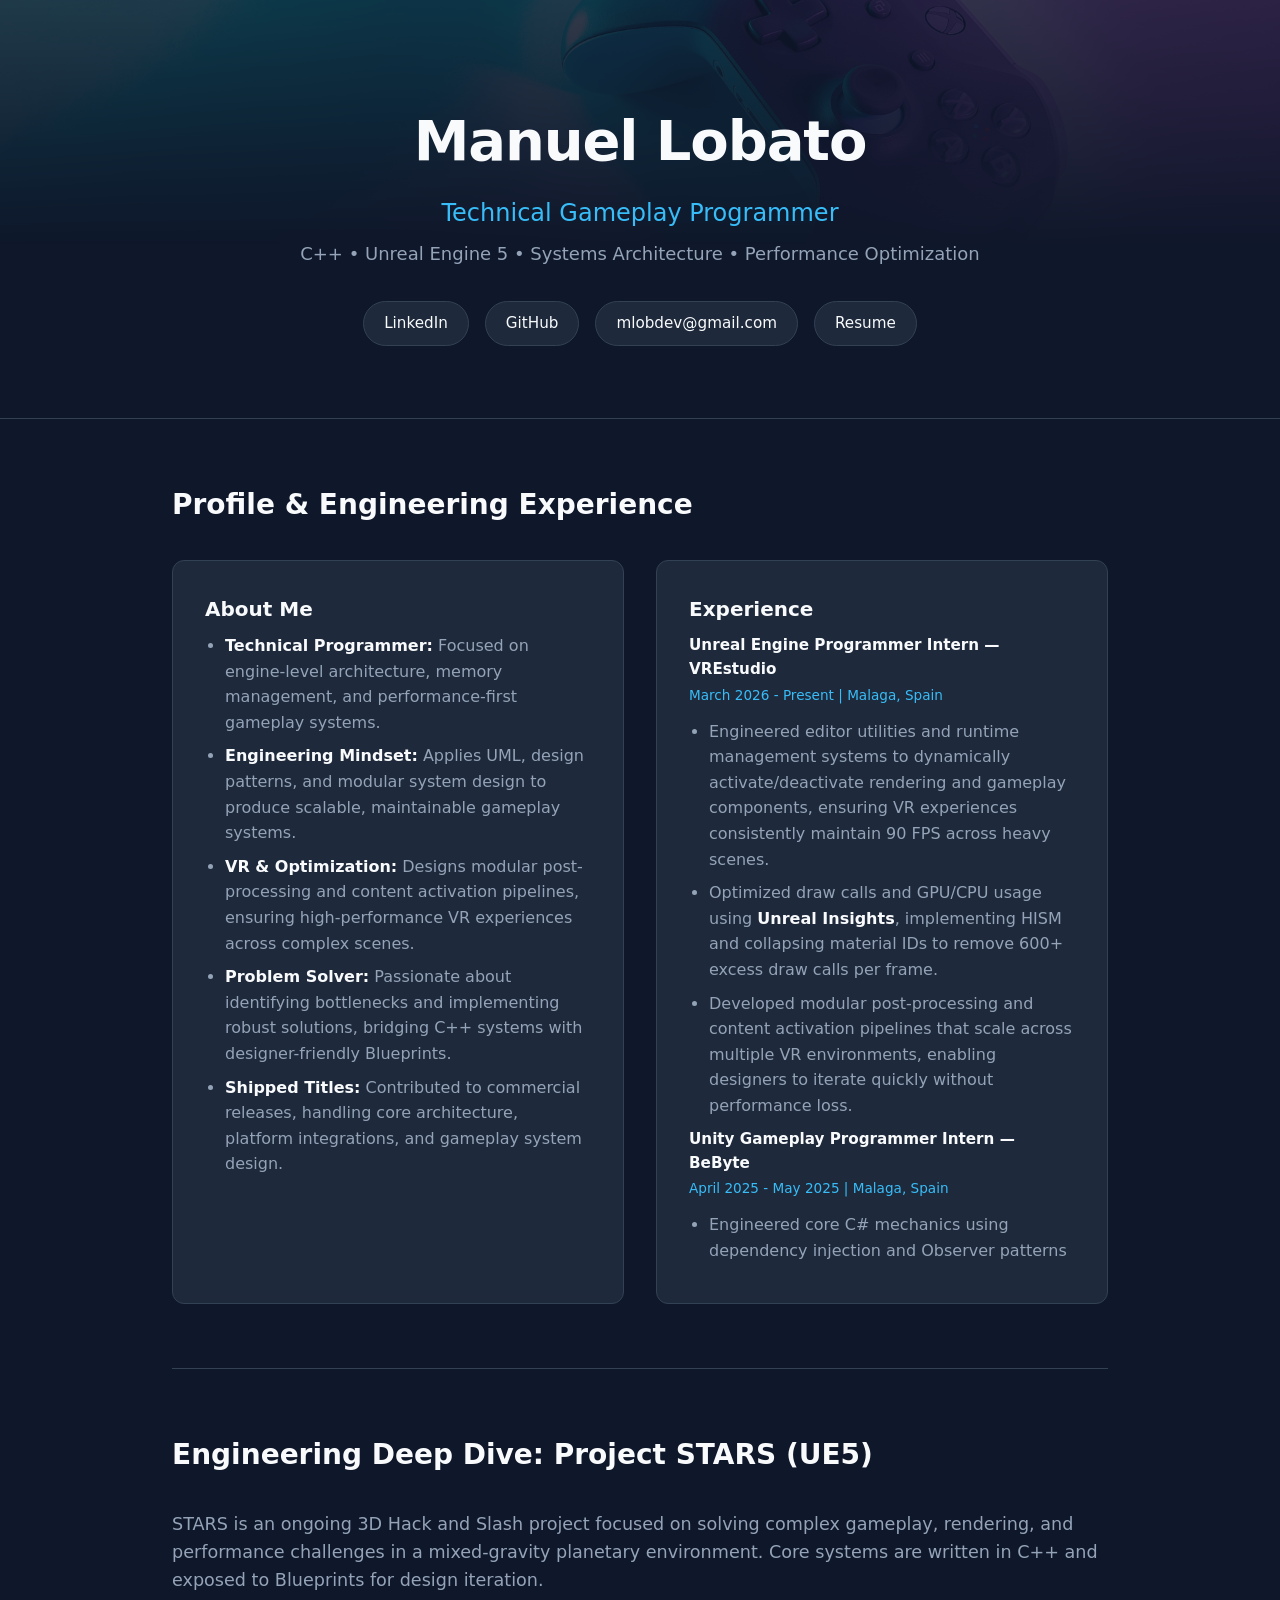
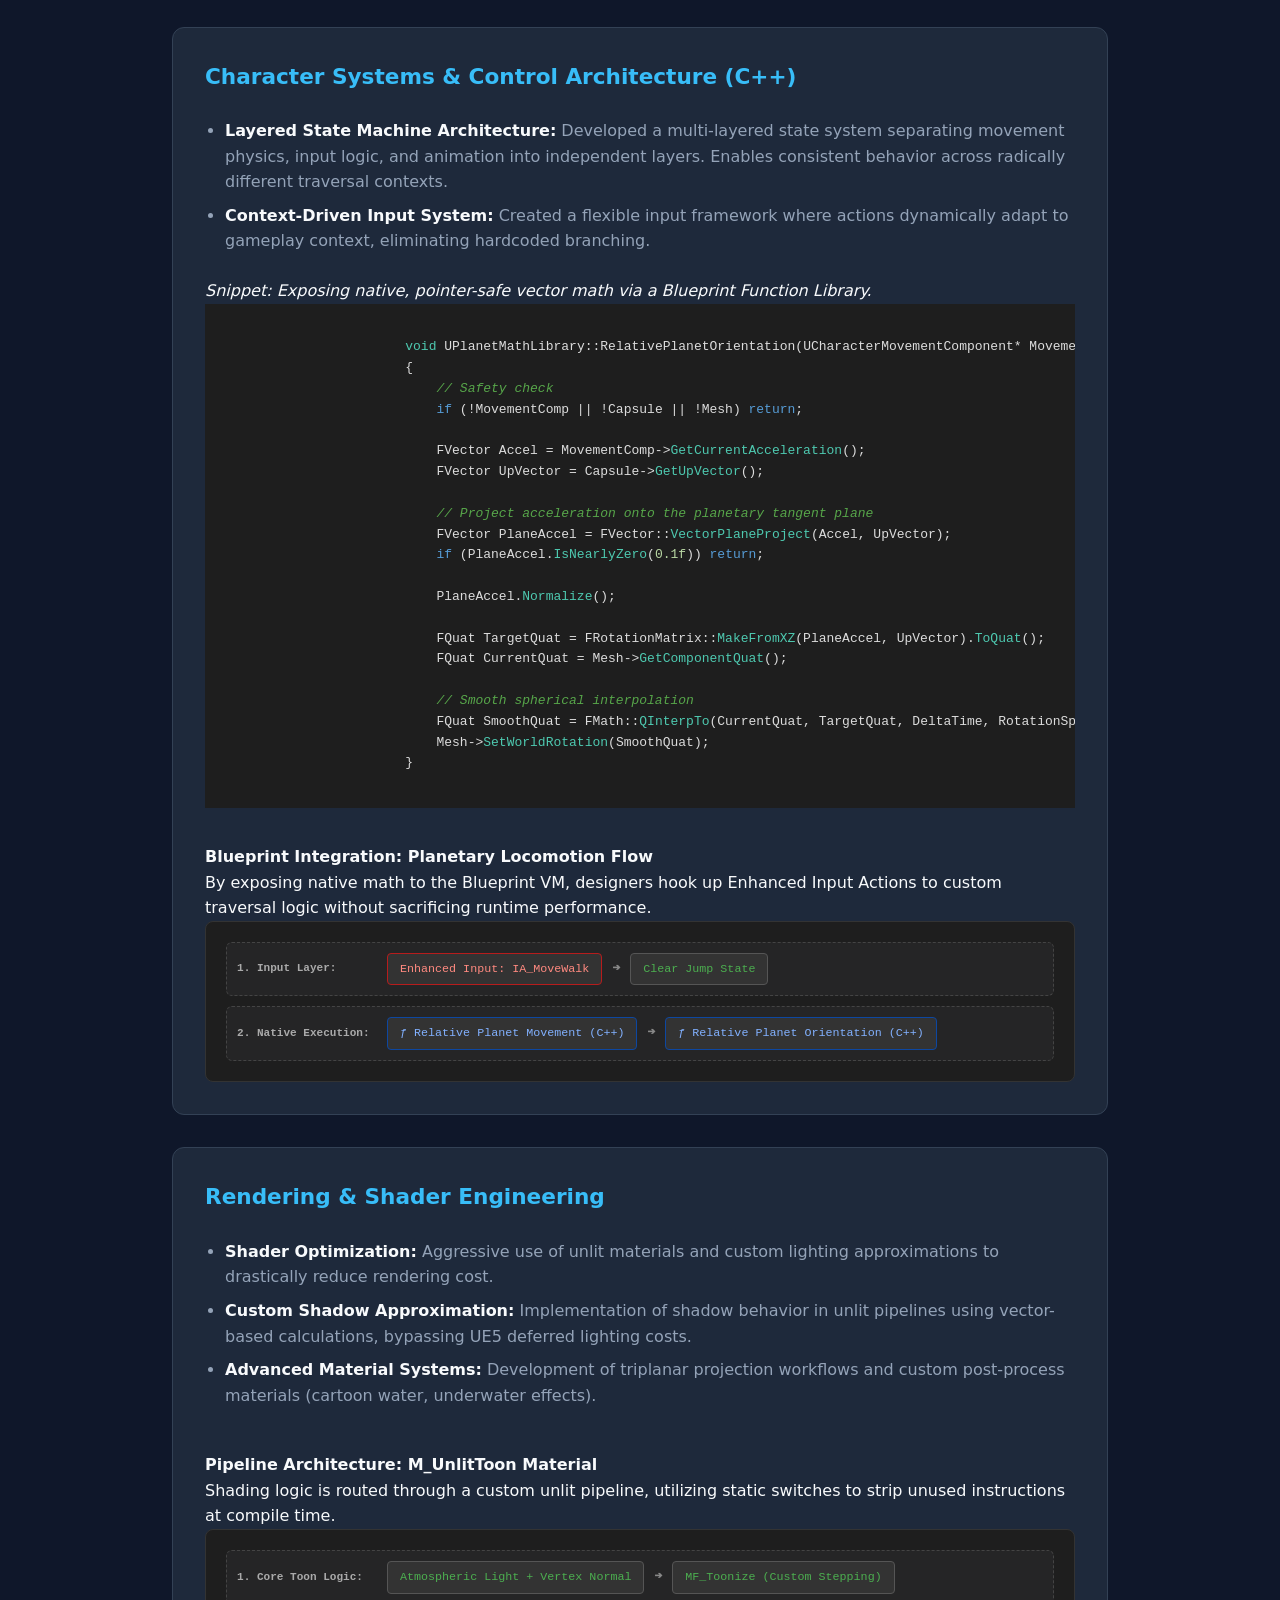
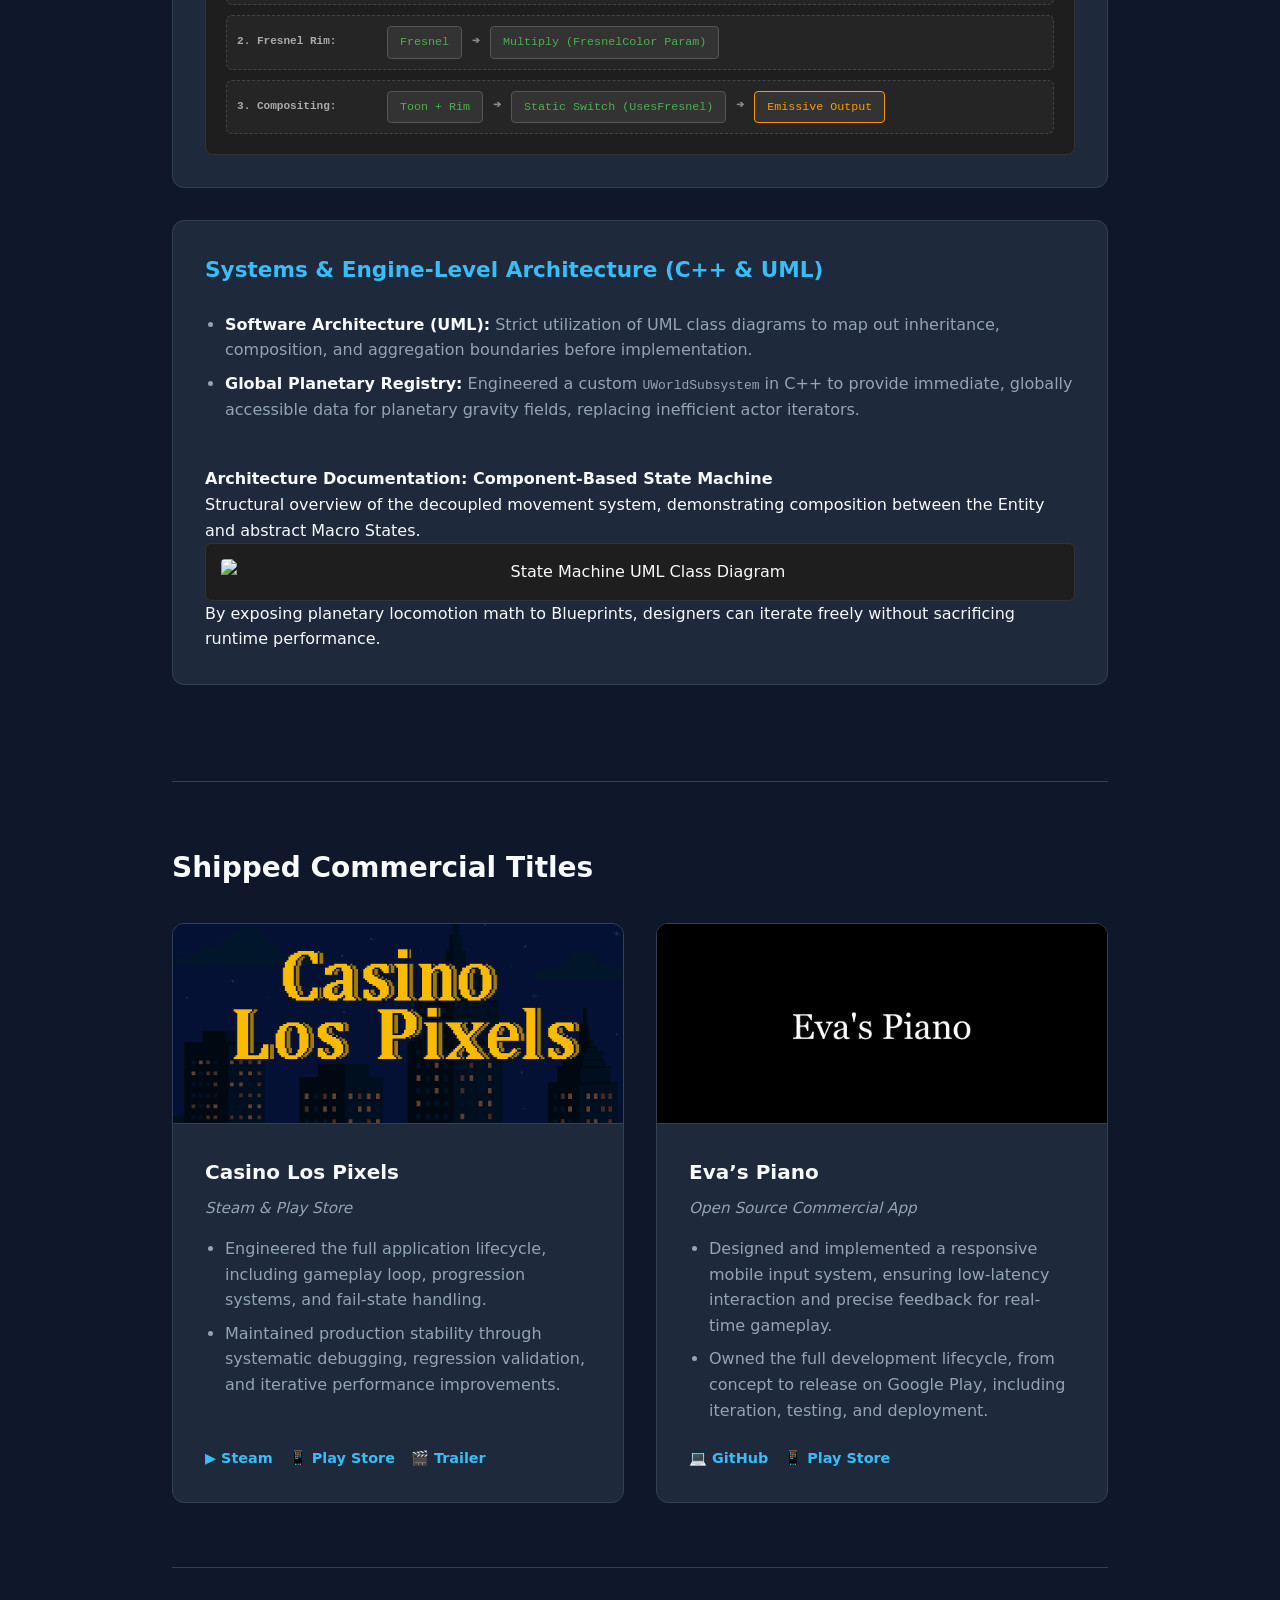
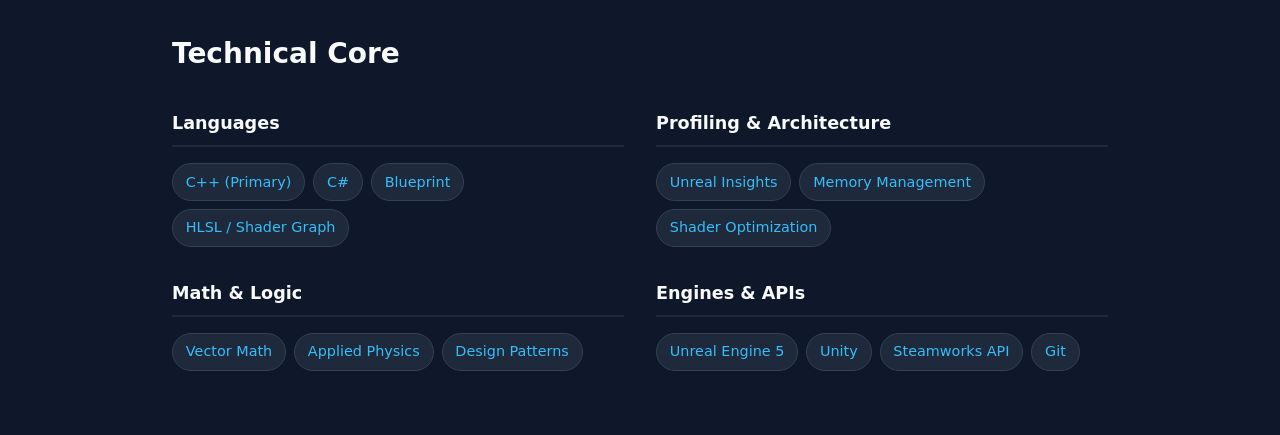
==== index.html @ de58cb6c "Add page files" ====
<!DOCTYPE html>
<html lang="en">
<head>
    <meta charset="UTF-8">
    <meta name="viewport" content="width=device-width, initial-scale=1.0">
    <title>Manuel Lobato — Technical Programmer</title>
    <link rel="stylesheet" href="src/css/styles.css">
    <link rel="stylesheet" href="src/css/vs2015.min.css">
</head>
<body>

    <header class="hero">
        <img class="hero__cover" src="assets/photo-1612287230202-1ff1d85d1bdf.jfif" alt="Cover background">
        
        <div class="container hero__content">
            <h1 class="hero__title">Manuel Lobato</h1>
            <h2 class="hero__subtitle">Technical Gameplay Programmer</h2>
            <p class="hero__tech">C++ • Unreal Engine 5 • Systems Architecture • Performance Optimization</p>
            
            <ul class="hero__links">
                <li><a href="https://www.linkedin.com/in/mlobdev/" class="btn" target="_blank" rel="noopener">LinkedIn</a></li>
                <li><a href="https://github.com/mlobdev/" class="btn" target="_blank" rel="noopener">GitHub</a></li>
                <li>
                    <a href="mailto:mlobdev@gmail.com" class="btn email-btn">
                        mlobdev@gmail.com
                        <span class="tooltip" id="email-tooltip">Copied!</span>
                    </a>
                </li>
                <li><a href="assets/CV_ManuelLobato.pdf" class="btn">Resume</a></li>
            </ul>
        </div>
    </header>

    <main class="container">

        <section class="section">
            <h3 class="section__title">Profile & Engineering Experience</h3>
            <div class="grid-2">
                
                <article class="card">
                    <h4 class="card__title">About Me</h4>
                    <ul>
                        <li><strong>Technical Programmer:</strong> Focused on engine-level architecture, memory management, and performance-first gameplay systems.</li>
                        <li><strong>Engineering Mindset:</strong> Applies UML, design patterns, and modular system design to produce scalable, maintainable gameplay systems.</li>
                        <li><strong>VR & Optimization:</strong> Designs modular post-processing and content activation pipelines, ensuring high-performance VR experiences across complex scenes.</li>
                        <li><strong>Problem Solver:</strong> Passionate about identifying bottlenecks and implementing robust solutions, bridging C++ systems with designer-friendly Blueprints.</li>
                        <li><strong>Shipped Titles:</strong> Contributed to commercial releases, handling core architecture, platform integrations, and gameplay system design.</li>
                    </ul>
                </article>

                <article class="card">
                    <h4 class="card__title">Experience</h4>
                    
                    <h5 class="card__subtitle experience-subtitle">Unreal Engine Programmer Intern — VREstudio</h5>
                    <p class="experience-date">March 2026 - Present | Malaga, Spain</p>
                    <ul>
                        <li>Engineered editor utilities and runtime management systems to dynamically activate/deactivate rendering and gameplay components, ensuring VR experiences consistently maintain 90 FPS across heavy scenes.</li>
                        <li>Optimized draw calls and GPU/CPU usage using <strong>Unreal Insights</strong>, implementing HISM and collapsing material IDs to remove 600+ excess draw calls per frame.</li>
                        <li>Developed modular post-processing and content activation pipelines that scale across multiple VR environments, enabling designers to iterate quickly without performance loss.</li>
                    </ul>

                    <h5 class="card__subtitle experience-subtitle">Unity Gameplay Programmer Intern — BeByte</h5>
                    <p class="experience-date">April 2025 - May 2025 | Malaga, Spain</p>
                    <ul>
                        <li>Engineered core C# mechanics using dependency injection and Observer patterns</li>
                    </ul>
                </article>

            </div>
        </section>

        <section class="section">
            <h2 class="section__title">Engineering Deep Dive: Project STARS (UE5)</h2>
            <p class="rd-intro">
                STARS is an ongoing 3D Hack and Slash project focused on solving complex gameplay, rendering, and performance challenges in a mixed-gravity planetary environment. Core systems are written in C++ and exposed to Blueprints for design iteration.
            </p>

            <article class="tech-feature card">
                <h3 class="tech-feature__title">Character Systems & Control Architecture (C++)</h3>
                <div class="tech-feature__content">
                    <ul>
                        <li><strong>Layered State Machine Architecture:</strong> Developed a multi-layered state system separating movement physics, input logic, and animation into independent layers. Enables consistent behavior across radically different traversal contexts.</li>
                        <li><strong>Context-Driven Input System:</strong> Created a flexible input framework where actions dynamically adapt to gameplay context, eliminating hardcoded branching.</li>
                    </ul>
                    
                    <div class="code-snippet-container">
                        <p><em>Snippet: Exposing native, pointer-safe vector math via a Blueprint Function Library.</em></p>
                        <pre><code class="language-cpp">
                        void UPlanetMathLibrary::RelativePlanetOrientation(UCharacterMovementComponent* MovementComp, USceneComponent* Capsule, USceneComponent* Mesh, float DeltaTime, float RotationSpeed)
                        {
                            // Safety check
                            if (!MovementComp || !Capsule || !Mesh) return;

                            FVector Accel = MovementComp->GetCurrentAcceleration();
                            FVector UpVector = Capsule->GetUpVector();

                            // Project acceleration onto the planetary tangent plane
                            FVector PlaneAccel = FVector::VectorPlaneProject(Accel, UpVector);
                            if (PlaneAccel.IsNearlyZero(0.1f)) return;

                            PlaneAccel.Normalize();
                            
                            FQuat TargetQuat = FRotationMatrix::MakeFromXZ(PlaneAccel, UpVector).ToQuat();
                            FQuat CurrentQuat = Mesh->GetComponentQuat();
                            
                            // Smooth spherical interpolation
                            FQuat SmoothQuat = FMath::QInterpTo(CurrentQuat, TargetQuat, DeltaTime, RotationSpeed);
                            Mesh->SetWorldRotation(SmoothQuat);
                        }
                        </code></pre>
                    </div>

                    <div class="technical-case-study" style="margin-top: 20px;">
                        <p><strong>Blueprint Integration: Planetary Locomotion Flow</strong><br>
                        By exposing native math to the Blueprint VM, designers hook up Enhanced Input Actions to custom traversal logic without sacrificing runtime performance.</p>
                        
                        <div class="node-pipeline">
                            <div class="node-flow">
                                <span class="node-label">1. Input Layer:</span>
                                <div class="node" style="border-color: #b71c1c; color: #ff8a80;">Enhanced Input: IA_MoveWalk</div>
                                <div class="node-arrow">➔</div>
                                <div class="node">Clear Jump State</div>
                            </div>
                            <div class="node-flow">
                                <span class="node-label">2. Native Execution:</span>
                                <div class="node" style="border-color: #0d47a1; color: #82b1ff;">ƒ Relative Planet Movement (C++)</div>
                                <div class="node-arrow">➔</div>
                                <div class="node" style="border-color: #0d47a1; color: #82b1ff;">ƒ Relative Planet Orientation (C++)</div>
                            </div>
                        </div>
                    </div>
                </div>
            </article>

            <article class="tech-feature card">
                <h3 class="tech-feature__title">Rendering & Shader Engineering</h3>
                <div class="tech-feature__content">
                    <ul>
                        <li><strong>Shader Optimization:</strong> Aggressive use of unlit materials and custom lighting approximations to drastically reduce rendering cost.</li>
                        <li><strong>Custom Shadow Approximation:</strong> Implementation of shadow behavior in unlit pipelines using vector-based calculations, bypassing UE5 deferred lighting costs.</li>
                        <li><strong>Advanced Material Systems:</strong> Development of triplanar projection workflows and custom post-process materials (cartoon water, underwater effects).</li>
                    </ul>

                    <div class="technical-case-study" style="margin-top: 20px;">
                        <p><strong>Pipeline Architecture: M_UnlitToon Material</strong><br>
                        Shading logic is routed through a custom unlit pipeline, utilizing static switches to strip unused instructions at compile time.</p>
                        
                        <div class="node-pipeline">
                            <div class="node-flow">
                                <span class="node-label">1. Core Toon Logic:</span>
                                <div class="node">Atmospheric Light + Vertex Normal</div>
                                <div class="node-arrow">➔</div>
                                <div class="node">MF_Toonize (Custom Stepping)</div>
                            </div>
                            <div class="node-flow">
                                <span class="node-label">2. Fresnel Rim:</span>
                                <div class="node">Fresnel</div>
                                <div class="node-arrow">➔</div>
                                <div class="node">Multiply (FresnelColor Param)</div>
                            </div>
                            <div class="node-flow">
                                <span class="node-label">3. Compositing:</span>
                                <div class="node">Toon + Rim</div>
                                <div class="node-arrow">➔</div>
                                <div class="node">Static Switch (UsesFresnel)</div>
                                <div class="node-arrow">➔</div>
                                <div class="node output-node">Emissive Output</div>
                            </div>
                        </div>
                    </div>
                </div>
            </article>

            <article class="tech-feature card">
                <h3 class="tech-feature__title">Systems & Engine-Level Architecture (C++ & UML)</h3>
                <div class="tech-feature__content">
                    <ul>
                        <li><strong>Software Architecture (UML):</strong> Strict utilization of UML class diagrams to map out inheritance, composition, and aggregation boundaries before implementation.</li>
                        <li><strong>Global Planetary Registry:</strong> Engineered a custom <code>UWorldSubsystem</code> in C++ to provide immediate, globally accessible data for planetary gravity fields, replacing inefficient actor iterators.</li>
                    </ul>
                    
                    <div class="technical-case-study" style="margin-top: 20px;">
                        <p><strong>Architecture Documentation: Component-Based State Machine</strong><br>
                        Structural overview of the decoupled movement system, demonstrating composition between the Entity and abstract Macro States.</p>
                        <div style="background: #1e1e1e; padding: 15px; border-radius: 6px; text-align: center; border: 1px solid #333; overflow-x: auto;">
                            <img src="https://img.plantuml.biz/plantuml/dsvg/[base64]" alt="State Machine UML Class Diagram" style="max-width: 100%; height: auto; border-radius: 4px;">
                        </div>
                        <p>By exposing planetary locomotion math to Blueprints, designers can iterate freely without sacrificing runtime performance.</p>
                    </div>
                </div>
            </article>
        </section>

        <section class="section">
            <h3 class="section__title">Shipped Commercial Titles</h3>
            <div class="grid-2">
                
                <article class="card project-card">
                    <img src="assets/maincapsule.png" alt="Casino Los Pixels Capsule" class="project-card__image" id="casino-capsule-img">
                    <div class="project-card__content">
                        <h4 class="card__title">Casino Los Pixels</h4>
                        <p class="card__subtitle">Steam & Play Store</p>
                        <ul>
                            <li>Engineered the full application lifecycle, including gameplay loop, progression systems, and fail-state handling.</li>
                            <li>Maintained production stability through systematic debugging, regression validation, and iterative performance improvements.</li>
                        </ul>
                        <div class="project-card__links">
                            <a href="https://store.steampowered.com/app/4001680/Casino_Los_Pixels/" class="project-link" target="_blank" rel="noopener">▶ Steam</a>
                            <a href="https://play.google.com/store/apps/details?id=com.mlobdev.casinolospixels" class="project-link" target="_blank" rel="noopener">📱 Play Store</a>
                            <a href="https://youtu.be/qBpgwI6kkfw?si=zA_5VcNX5MkhN8mH" class="project-link" target="_blank" rel="noopener">🎬 Trailer</a>
                        </div>
                    </div>
                </article>

                <article class="card project-card">
                    <img src="assets/splash.png" alt="Eva's Piano Splash" class="project-card__image project-card__image--top">
                    <div class="project-card__content">
                        <h4 class="card__title">Eva’s Piano</h4>
                        <p class="card__subtitle">Open Source Commercial App</p>
                        <ul>
                            <li>Designed and implemented a responsive mobile input system, ensuring low-latency interaction and precise feedback for real-time gameplay.</li>
                            <li>Owned the full development lifecycle, from concept to release on Google Play, including iteration, testing, and deployment.</li>
                        </ul>
                        <div class="project-card__links">
                            <a href="https://github.com/mlobdev/eva-s-piano" class="project-link" target="_blank" rel="noopener">💻 GitHub</a>
                            <a href="https://play.google.com/store/apps/details?id=com.mlobdev.evaspiano" class="project-link" target="_blank" rel="noopener">📱 Play Store</a>
                        </div>
                    </div>
                </article>

            </div>
        </section>

        <section class="section section--no-border">
            <h3 class="section__title">Technical Core</h3>
            <div class="grid-2">
                
                <div class="skill-group">
                    <h4>Languages</h4>
                    <div class="skill-tags">
                        <span class="tag">C++ (Primary)</span>
                        <span class="tag">C#</span>
                        <span class="tag">Blueprint</span>
                        <span class="tag">HLSL / Shader Graph</span>
                    </div>
                </div>

                <div class="skill-group">
                    <h4>Profiling & Architecture</h4>
                    <div class="skill-tags">
                        <span class="tag">Unreal Insights</span>
                        <span class="tag">Memory Management</span>
                        <span class="tag">Shader Optimization</span>
                    </div>
                </div>

                <div class="skill-group">
                    <h4>Math & Logic</h4>
                    <div class="skill-tags">
                        <span class="tag">Vector Math </span>
                        <span class="tag">Applied Physics </span>
                        <span class="tag">Design Patterns</span>
                    </div>
                </div>

                <div class="skill-group">
                    <h4>Engines & APIs</h4>
                    <div class="skill-tags">
                        <span class="tag">Unreal Engine 5</span>
                        <span class="tag">Unity</span>
                        <span class="tag">Steamworks API</span>
                        <span class="tag">Git</span>
                    </div>
                </div>

            </div>
        </section>

    </main>
    <script src="src/js/highlight.min.js"></script>
    <script src="src/js/cpp.min.js"></script>
    <script src="src/js/main.js"></script>
    <script>hljs.highlightAll();</script>
</body>
</html>
---- src/css/styles.css ----
:root {
    --bg-color: #0f172a;
    --surface-color: #1e293b;
    --surface-hover: #334155;
    --text-primary: #f8fafc;
    --text-secondary: #94a3b8;
    --accent-color: #38bdf8;
    --accent-hover: #0ea5e9;
    --border-color: #334155;
    
    --font-sans: system-ui, -apple-system, BlinkMacSystemFont, "Segoe UI", Roboto, "Helvetica Neue", Arial, sans-serif;
    
    --spacing-sm: 0.5rem;
    --spacing-md: 1rem;
    --spacing-lg: 2rem;
    --spacing-xl: 4rem;
    
    --radius-md: 8px;
    --radius-lg: 12px;
    --radius-pill: 9999px;
    
    /* Cambiado para no usar "all" */
    --transition-base: 0.2s ease-in-out;
}

*, *::before, *::after {
    box-sizing: border-box;
    margin: 0;
    padding: 0;
}

body {
    font-family: var(--font-sans);
    background-color: var(--bg-color);
    color: var(--text-primary);
    line-height: 1.6;
    -webkit-font-smoothing: antialiased;
}

a {
    color: var(--accent-color);
    text-decoration: none;
    transition: color var(--transition-base);
}

a:hover {
    color: var(--accent-hover);
}

img {
    max-width: 100%;
    height: auto;
    display: block;
}

ul {
    padding-left: 1.25rem;
}

li {
    margin-bottom: 0.5rem;
    color: var(--text-secondary);
}

strong {
    color: var(--text-primary);
    font-weight: 600;
}

.container {
    max-width: 1000px;
    margin: 0 auto;
    padding: 0 var(--spacing-lg);
}

.section {
    padding: var(--spacing-xl) 0;
    border-bottom: 1px solid var(--border-color);
}

.section:last-child {
    border-bottom: none;
}

.section__title {
    font-size: 1.75rem;
    font-weight: 700;
    margin-bottom: var(--spacing-lg);
    color: var(--text-primary);
    display: flex;
    align-items: center;
    gap: 0.75rem;
}

/* --- Hero Section --- */
.hero {
    padding: 6rem 0 4rem;
    text-align: center;
    position: relative;
    border-bottom: 1px solid var(--border-color);
}

.hero__cover {
    position: absolute;
    top: 0;
    left: 0;
    width: 100%;
    height: 250px;
    object-fit: cover;
    opacity: 0.15;
    z-index: 0;
    /* El prefijo -webkit- va siempre antes que la propiedad estándar */
    -webkit-mask-image: linear-gradient(to bottom, black 0%, transparent 100%);
    mask-image: linear-gradient(to bottom, black 0%, transparent 100%);
}

.hero__content {
    position: relative;
    z-index: 1;
}

.hero__title {
    font-size: clamp(2rem, 5vw, 3.5rem);
    font-weight: 800;
    letter-spacing: -0.02em;
    margin-bottom: var(--spacing-sm);
}

.hero__subtitle {
    font-size: clamp(1.25rem, 3vw, 1.5rem);
    color: var(--accent-color);
    font-weight: 500;
    margin-bottom: var(--spacing-sm);
}

.hero__tech {
    font-size: 1.125rem;
    color: var(--text-secondary);
    margin-bottom: var(--spacing-lg);
}

.hero__links {
    display: flex;
    flex-wrap: wrap;
    justify-content: center;
    gap: var(--spacing-md);
    list-style: none;
    padding: 0;
}

.btn {
    display: inline-flex;
    align-items: center;
    padding: 0.6rem 1.25rem;
    background-color: var(--surface-color);
    border: 1px solid var(--border-color);
    border-radius: var(--radius-pill);
    color: var(--text-primary);
    font-weight: 500;
    font-size: 0.95rem;
    /* Si .btn se usa en un enlace <a>, sobrescribe el transition para ser específico */
    transition: background-color var(--transition-base), border-color var(--transition-base), color var(--transition-base), transform var(--transition-base);
}

.btn:hover {
    background-color: var(--surface-hover);
    border-color: var(--accent-color);
    color: var(--text-primary);
    transform: translateY(-2px);
}

.grid-2 {
    display: grid;
    grid-template-columns: repeat(auto-fit, minmax(320px, 1fr));
    gap: var(--spacing-lg);
}

.grid-3 {
    display: grid;
    grid-template-columns: repeat(auto-fit, minmax(250px, 1fr));
    gap: var(--spacing-lg);
}

.node-pipeline {
    display: flex;
    flex-direction: column;
    gap: 10px;
    background: #1e1e1e;
    padding: 20px;
    border-radius: 8px;
    border: 1px solid #333;
    font-family: monospace;
    overflow-x: auto;
}

.node-flow {
    display: flex;
    align-items: center;
    gap: 10px;
    padding: 10px;
    background: #252526;
    border-radius: 6px;
    border: 1px dashed #444;
}

.node-label {
    color: #aaa;
    font-size: 0.85em;
    min-width: 140px;
    font-weight: bold;
}

.node {
    background: #333;
    color: #4CAF50; /* Tech green */
    padding: 6px 12px;
    border-radius: 4px;
    border: 1px solid #555;
    white-space: nowrap;
    font-size: 0.9em;
}

.node.output-node {
    color: #ff9800; /* Emissive orange */
    border-color: #ff9800;
}

.node-arrow {
    color: #888;
    font-weight: bold;
}

.tech-feature {
    padding: var(--spacing-lg);
    margin-bottom: var(--spacing-lg);
    display: flex;
    flex-direction: column;
    gap: var(--spacing-md);
}

.tech-feature__title {
    font-size: 1.35rem;
    font-weight: 600;
    color: var(--accent-color);
    margin-bottom: 0.5rem;
}

.tech-feature__content {
    display: flex;
    flex-direction: column;
    gap: var(--spacing-md);
}

.card {
    background-color: var(--surface-color);
    border: 1px solid var(--border-color);
    border-radius: var(--radius-lg);
    padding: var(--spacing-lg);
    transition: transform var(--transition-base), box-shadow var(--transition-base), border-color var(--transition-base);
    height: 100%;
}

.card:hover {
    border-color: var(--text-secondary);
    transform: translateY(-4px);
    box-shadow: 0 10px 30px -10px rgba(0, 0, 0, 0.5);
}

.card__title {
    font-size: 1.25rem;
    margin-bottom: var(--spacing-sm);
    color: var(--text-primary);
}

.card__subtitle {
    color: var(--text-secondary);
    font-size: 0.95rem;
    margin-bottom: var(--spacing-md);
    font-style: italic;
}

.project-card {
    display: flex;
    flex-direction: column;
    overflow: hidden;
    padding: 0;
}

.project-card__image {
    width: 100%;
    height: 200px;
    object-fit: cover;
    border-bottom: 1px solid var(--border-color);
    background-color: #000;
}

.project-card__content {
    padding: var(--spacing-lg);
    flex-grow: 1;
    display: flex;
    flex-direction: column;
}

.project-card__links {
    margin-top: auto;
    padding-top: var(--spacing-md);
    display: flex;
    gap: var(--spacing-md);
    flex-wrap: wrap;
}

.project-link {
    font-size: 0.9rem;
    font-weight: 600;
    display: flex;
    align-items: center;
    gap: 0.4rem;
}

/* --- Accordion / Details (R&D) --- */
.rd-intro {
    color: var(--text-secondary);
    font-size: 1.1rem;
    margin-bottom: var(--spacing-lg);
}

details {
    background-color: var(--surface-color);
    border: 1px solid var(--border-color);
    border-radius: var(--radius-md);
    margin-bottom: var(--spacing-md);
    overflow: hidden;
    transition: border-color var(--transition-base);
}

details:hover {
    border-color: var(--text-secondary);
}

summary {
    padding: 1.25rem;
    font-weight: 600;
    font-size: 1.1rem;
    cursor: pointer;
    list-style: none;
    display: flex;
    justify-content: space-between;
    align-items: center;
    user-select: none;
}

summary::-webkit-details-marker {
    display: none;
}

summary::after {
    content: "+";
    font-size: 1.5rem;
    color: var(--accent-color);
    transition: transform 0.3s ease;
}

details[open] summary::after {
    transform: rotate(45deg);
}

.details-content {
    padding: 0 1.25rem 1.25rem;
    border-top: 1px solid var(--border-color);
    margin-top: 0.5rem;
    padding-top: 1rem;
}

.skill-group h4 {
    font-size: 1.1rem;
    margin-bottom: var(--spacing-md);
    color: var(--text-primary);
    border-bottom: 2px solid var(--surface-color);
    padding-bottom: 0.5rem;
}

.skill-tags {
    display: flex;
    flex-wrap: wrap;
    gap: 0.5rem;
}

.tag {
    background-color: var(--surface-color);
    color: var(--accent-color);
    padding: 0.4rem 0.8rem;
    border-radius: var(--radius-pill);
    font-size: 0.9rem;
    font-weight: 500;
    border: 1px solid var(--border-color);
}

.email-btn {
    position: relative;
    display: inline-flex;
    align-items: center;
    gap: 0.4rem;
}

.tooltip {
    position: absolute;
    bottom: 130%;
    left: 50%;
    transform: translateX(-50%) translateY(8px);
    background-color: var(--text-primary);
    color: var(--bg-color);
    padding: 0.4rem 0.8rem;
    border-radius: var(--radius-md);
    font-size: 0.8rem;
    font-weight: 600;
    white-space: nowrap;
    pointer-events: none;
    opacity: 0;
    visibility: hidden;
    /* Transición específica en lugar de "all" */
    transition: opacity 0.2s cubic-bezier(0.16, 1, 0.3, 1), 
                visibility 0.2s cubic-bezier(0.16, 1, 0.3, 1), 
                transform 0.2s cubic-bezier(0.16, 1, 0.3, 1);
    box-shadow: 0 4px 12px rgba(0, 0, 0, 0.15);
}

.tooltip::after {
    content: '';
    position: absolute;
    top: 100%;
    left: 50%;
    transform: translateX(-50%);
    border-width: 5px;
    border-style: solid;
    border-color: var(--text-primary) transparent transparent transparent;
}

.tooltip.show {
    opacity: 1;
    visibility: visible;
    transform: translateX(-50%) translateY(0);
}

button.btn {
    font-family: inherit;
    cursor: pointer;
}

.experience-subtitle {
    margin-top: 0.5rem;
    margin-bottom: 0.2rem;
    color: var(--text-primary);
    font-style: normal;
    font-weight: 600;
}

.experience-date {
    font-size: 0.85rem;
    color: var(--accent-color);
    margin-bottom: 0.75rem;
    font-weight: 500;
}

.project-card__image--top {
    object-position: top;
}

.section--no-border {
    border-bottom: none;
    padding-bottom: 4rem;
}

@media (max-width: 768px) {
    .section {
        padding: 3rem 0;
    }
    .hero {
        padding: 4rem 0 3rem;
    }
}
---- src/css/vs2015.min.css ----
pre code.hljs{display:block;overflow-x:auto;padding:1em}code.hljs{padding:3px 5px}.hljs{background:#1e1e1e;color:#dcdcdc}.hljs-keyword,.hljs-literal,.hljs-name,.hljs-symbol{color:#569cd6}.hljs-link{color:#569cd6;text-decoration:underline}.hljs-built_in,.hljs-type{color:#4ec9b0}.hljs-class,.hljs-number{color:#b8d7a3}.hljs-meta .hljs-string,.hljs-string{color:#d69d85}.hljs-regexp,.hljs-template-tag{color:#9a5334}.hljs-formula,.hljs-function,.hljs-params,.hljs-subst,.hljs-title{color:#dcdcdc}.hljs-comment,.hljs-quote{color:#57a64a;font-style:italic}.hljs-doctag{color:#608b4e}.hljs-meta,.hljs-meta .hljs-keyword,.hljs-tag{color:#9b9b9b}.hljs-template-variable,.hljs-variable{color:#bd63c5}.hljs-attr,.hljs-attribute{color:#9cdcfe}.hljs-section{color:gold}.hljs-emphasis{font-style:italic}.hljs-strong{font-weight:700}.hljs-bullet,.hljs-selector-attr,.hljs-selector-class,.hljs-selector-id,.hljs-selector-pseudo,.hljs-selector-tag{color:#d7ba7d}.hljs-addition{background-color:#144212;display:inline-block;width:100%}.hljs-deletion{background-color:#600;display:inline-block;width:100%}
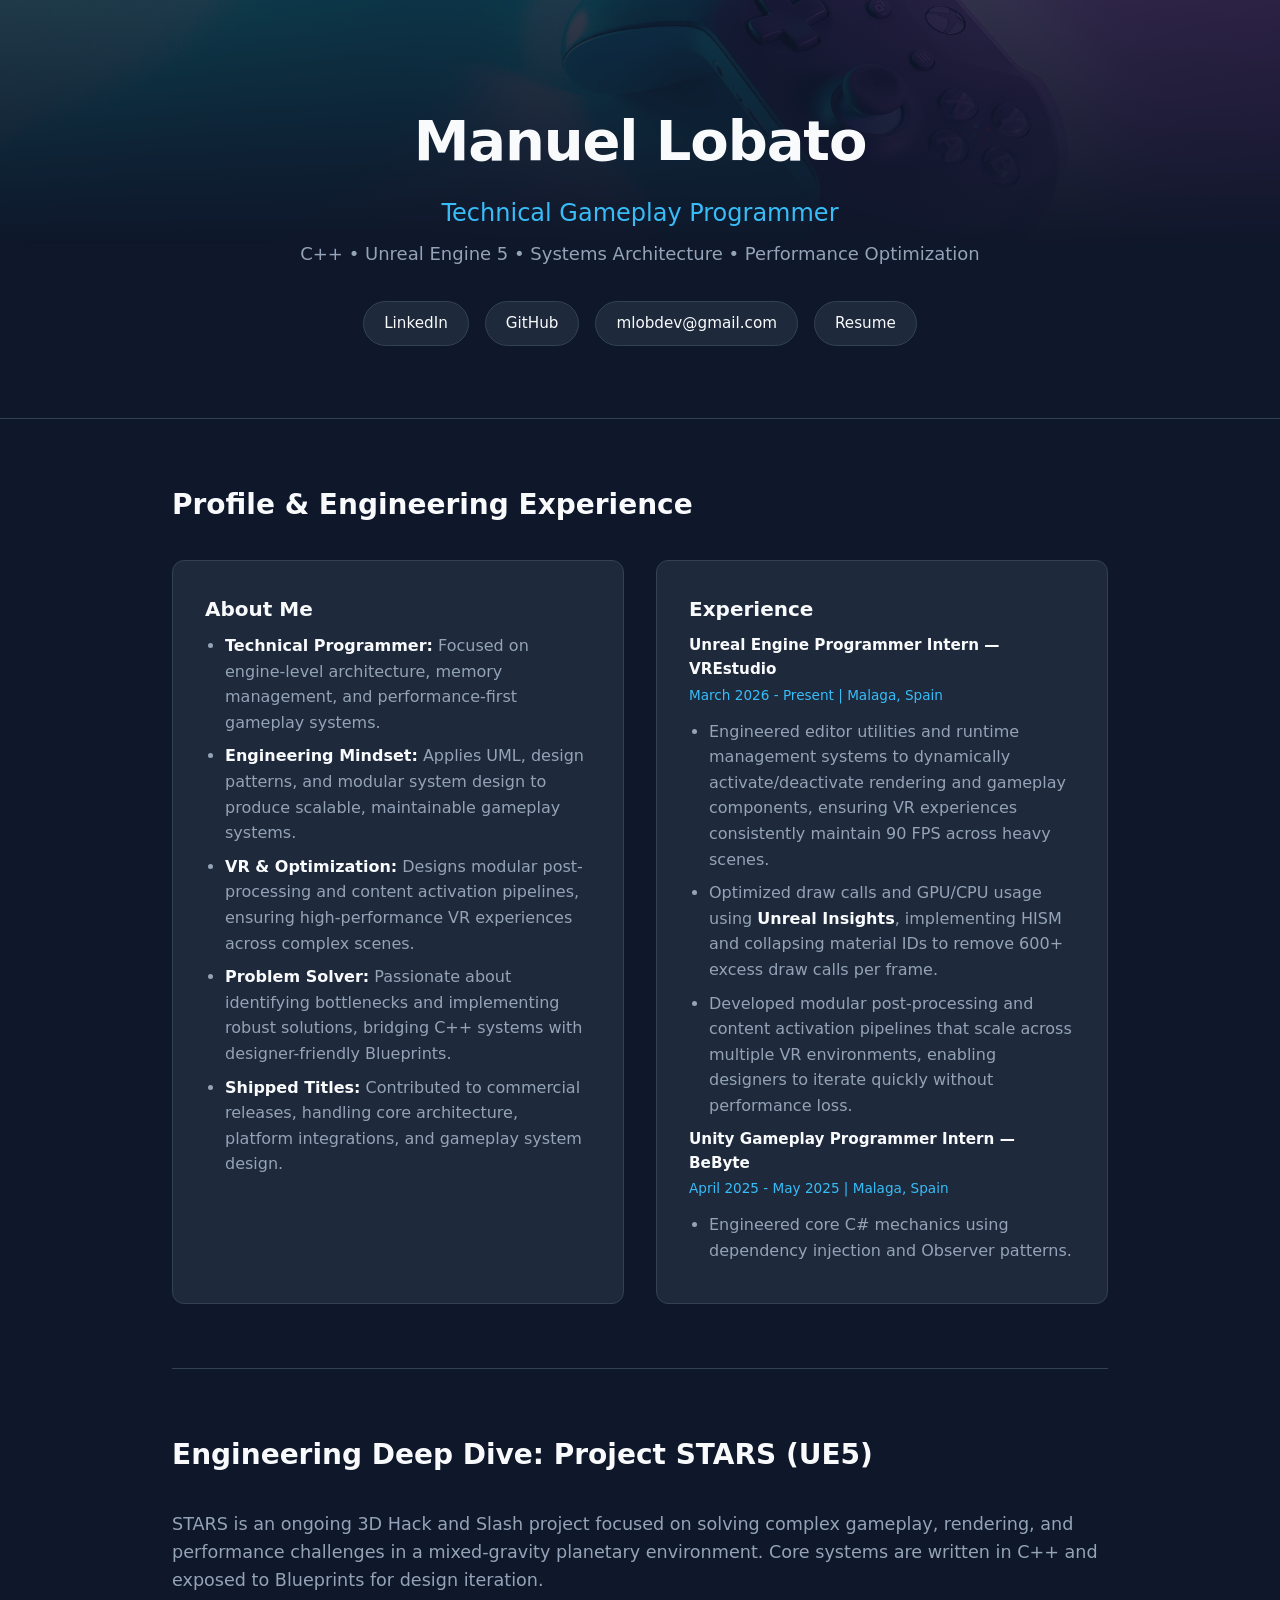
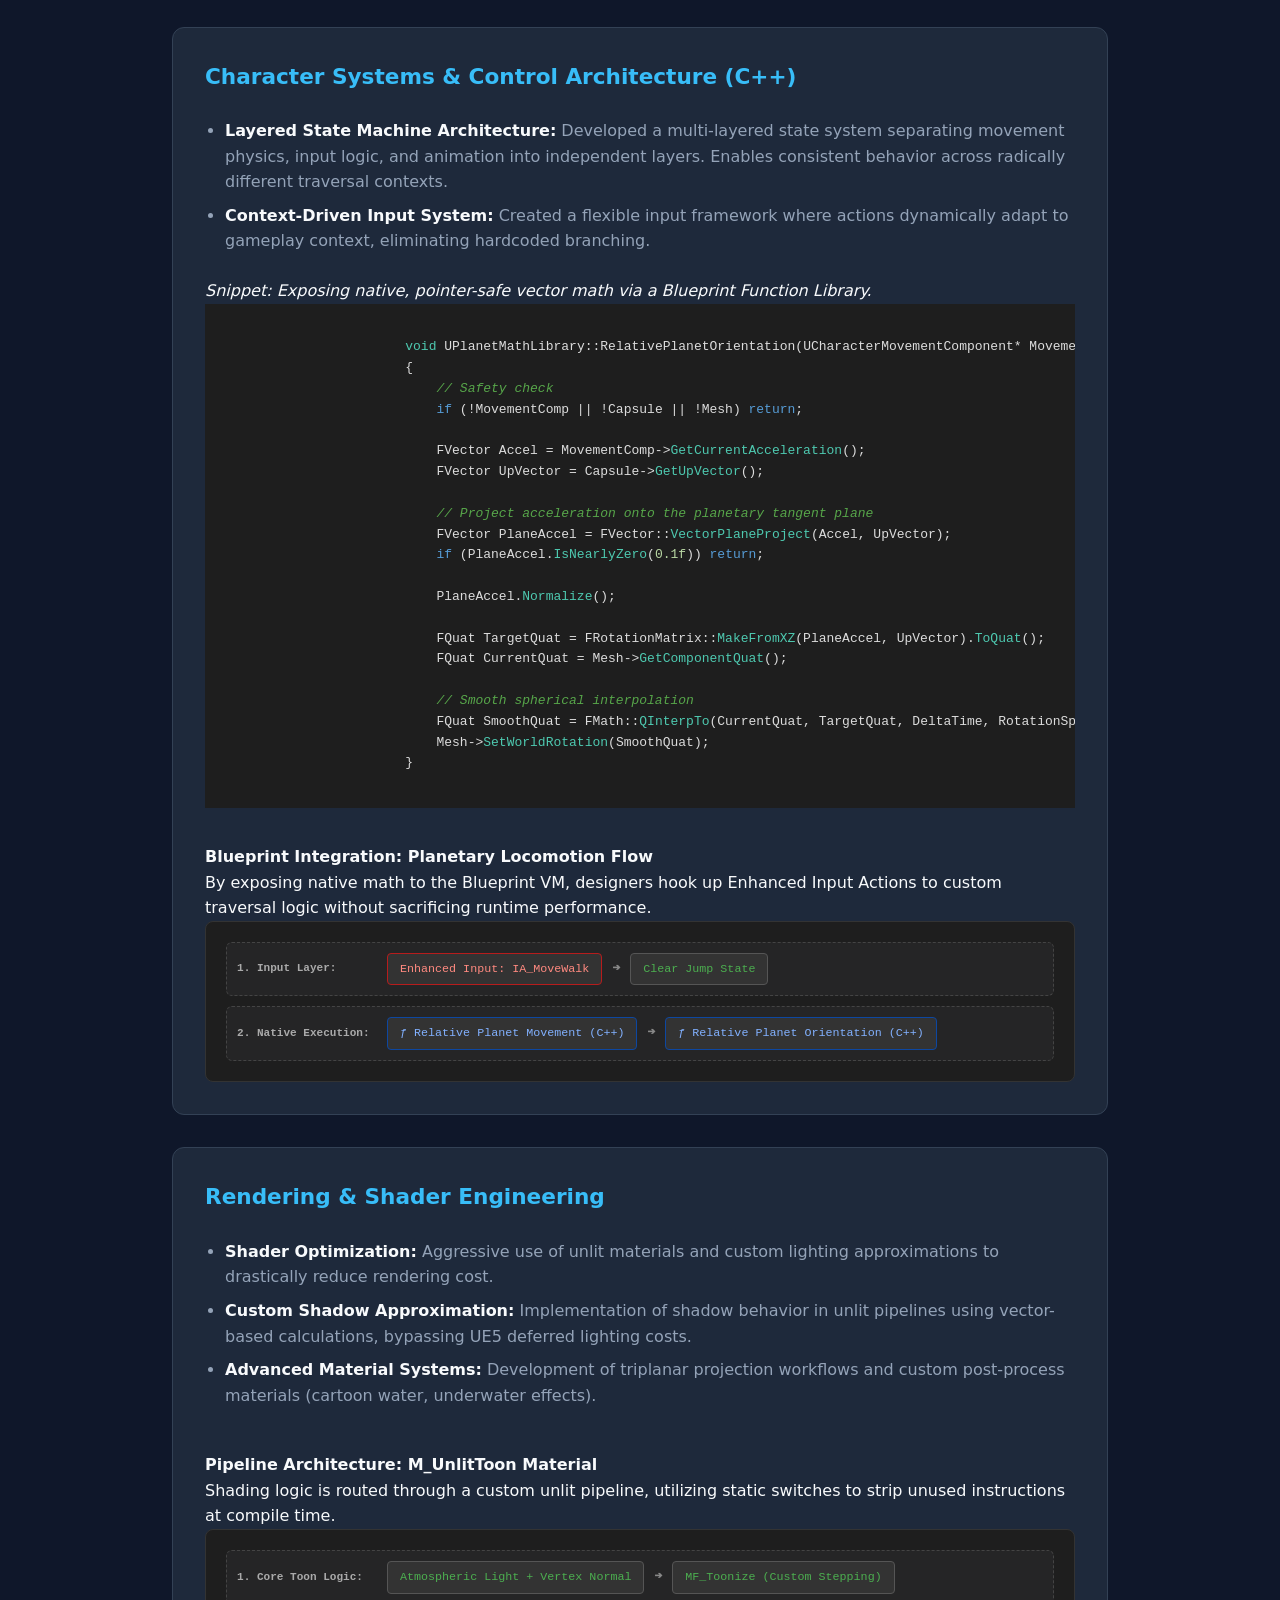
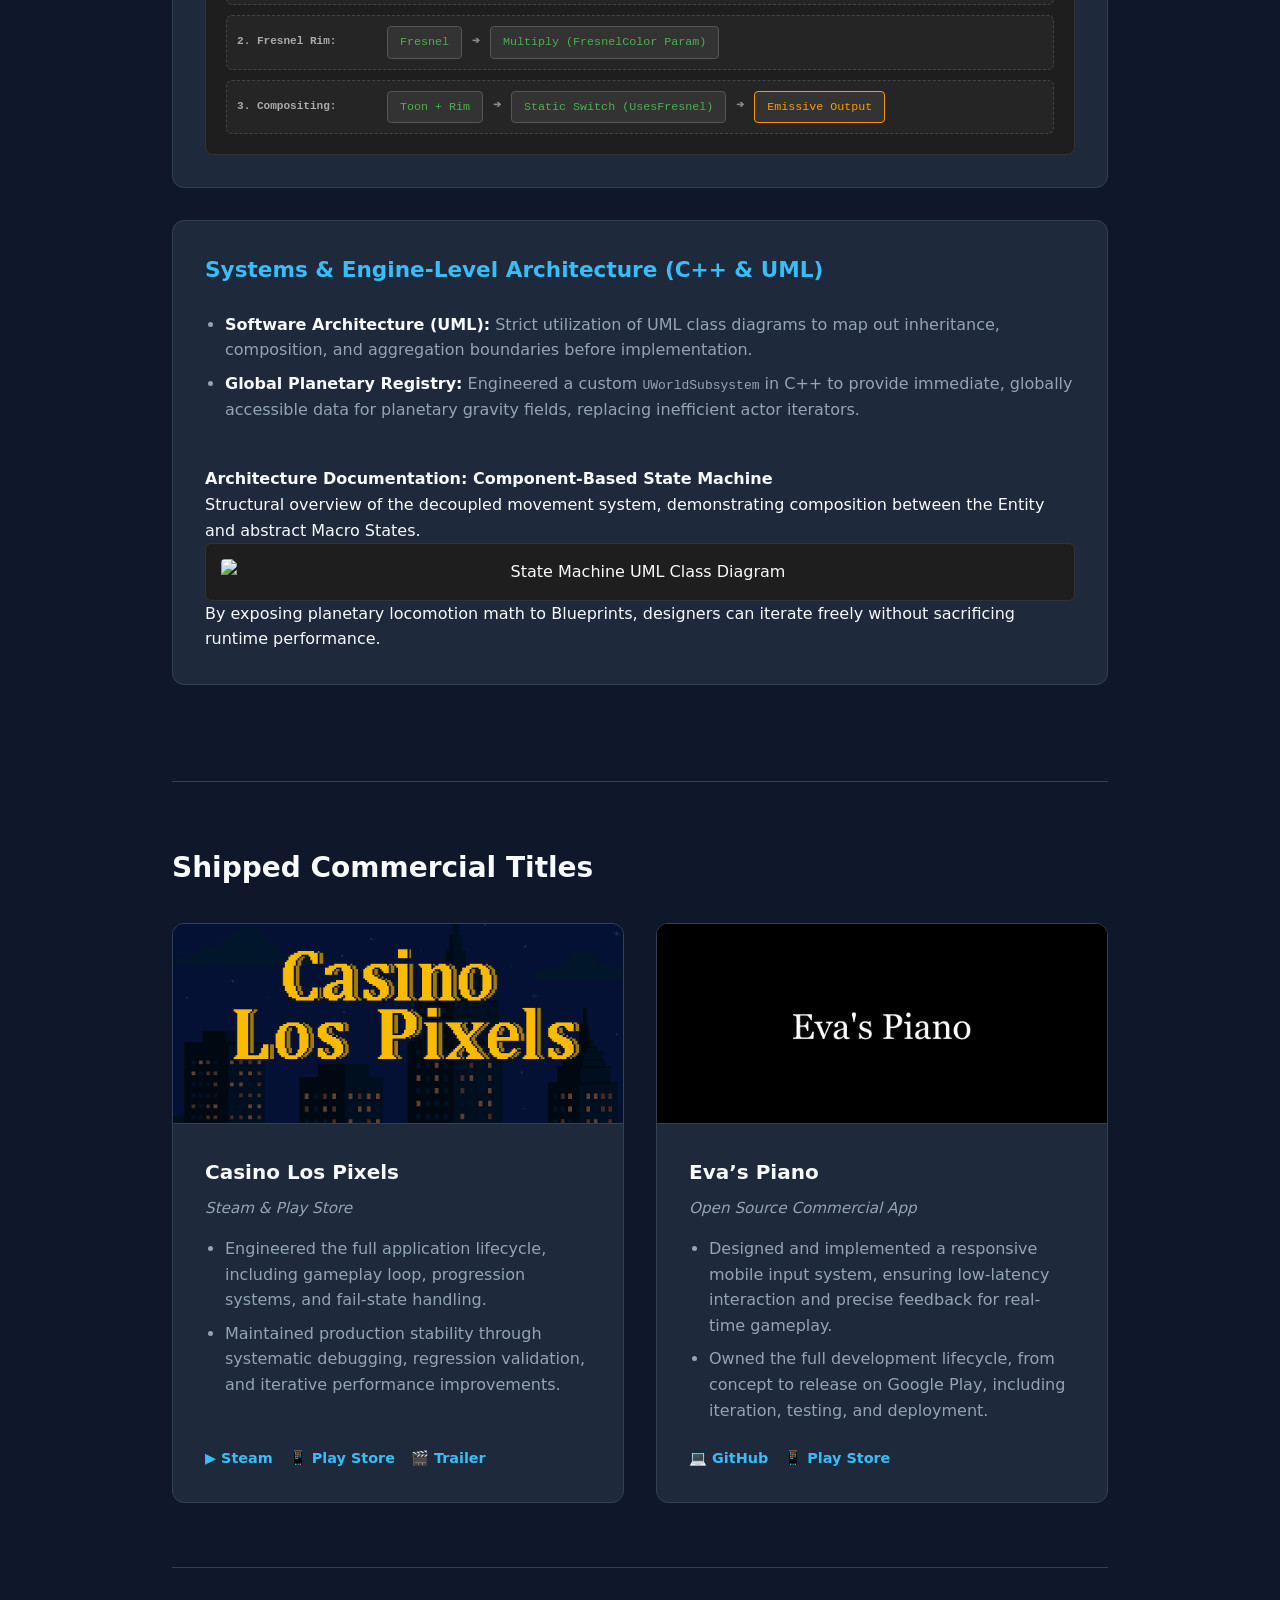
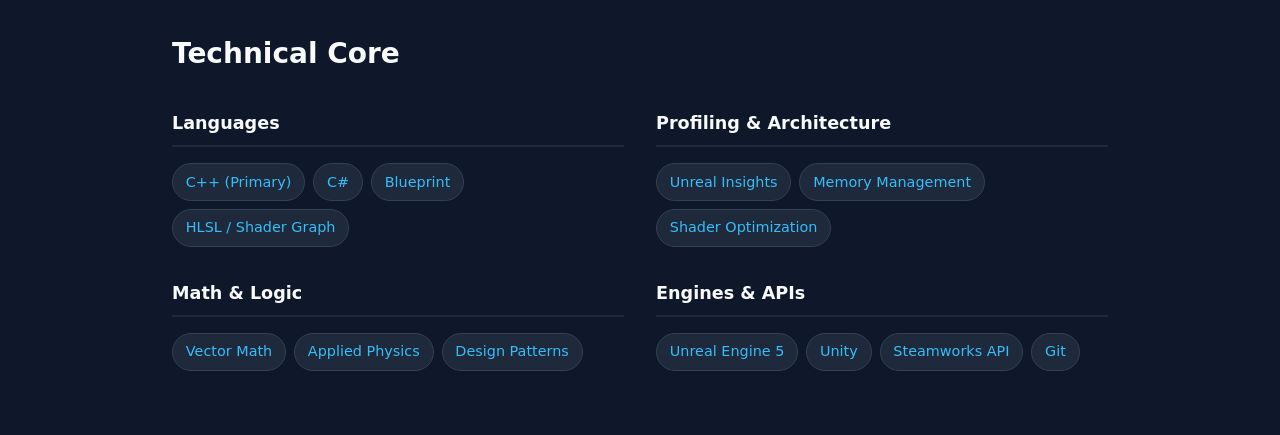
==== commit 637f231b: "Update index.html Added a dot" ====
--- a/index.html
+++ b/index.html
@@ -62,7 +62,7 @@
                     <h5 class="card__subtitle experience-subtitle">Unity Gameplay Programmer Intern — BeByte</h5>
                     <p class="experience-date">April 2025 - May 2025 | Malaga, Spain</p>
                     <ul>
-                        <li>Engineered core C# mechanics using dependency injection and Observer patterns</li>
+                        <li>Engineered core C# mechanics using dependency injection and Observer patterns.</li>
                     </ul>
                 </article>
 
@@ -282,4 +282,4 @@
     <script src="src/js/main.js"></script>
     <script>hljs.highlightAll();</script>
 </body>
-</html>+</html>
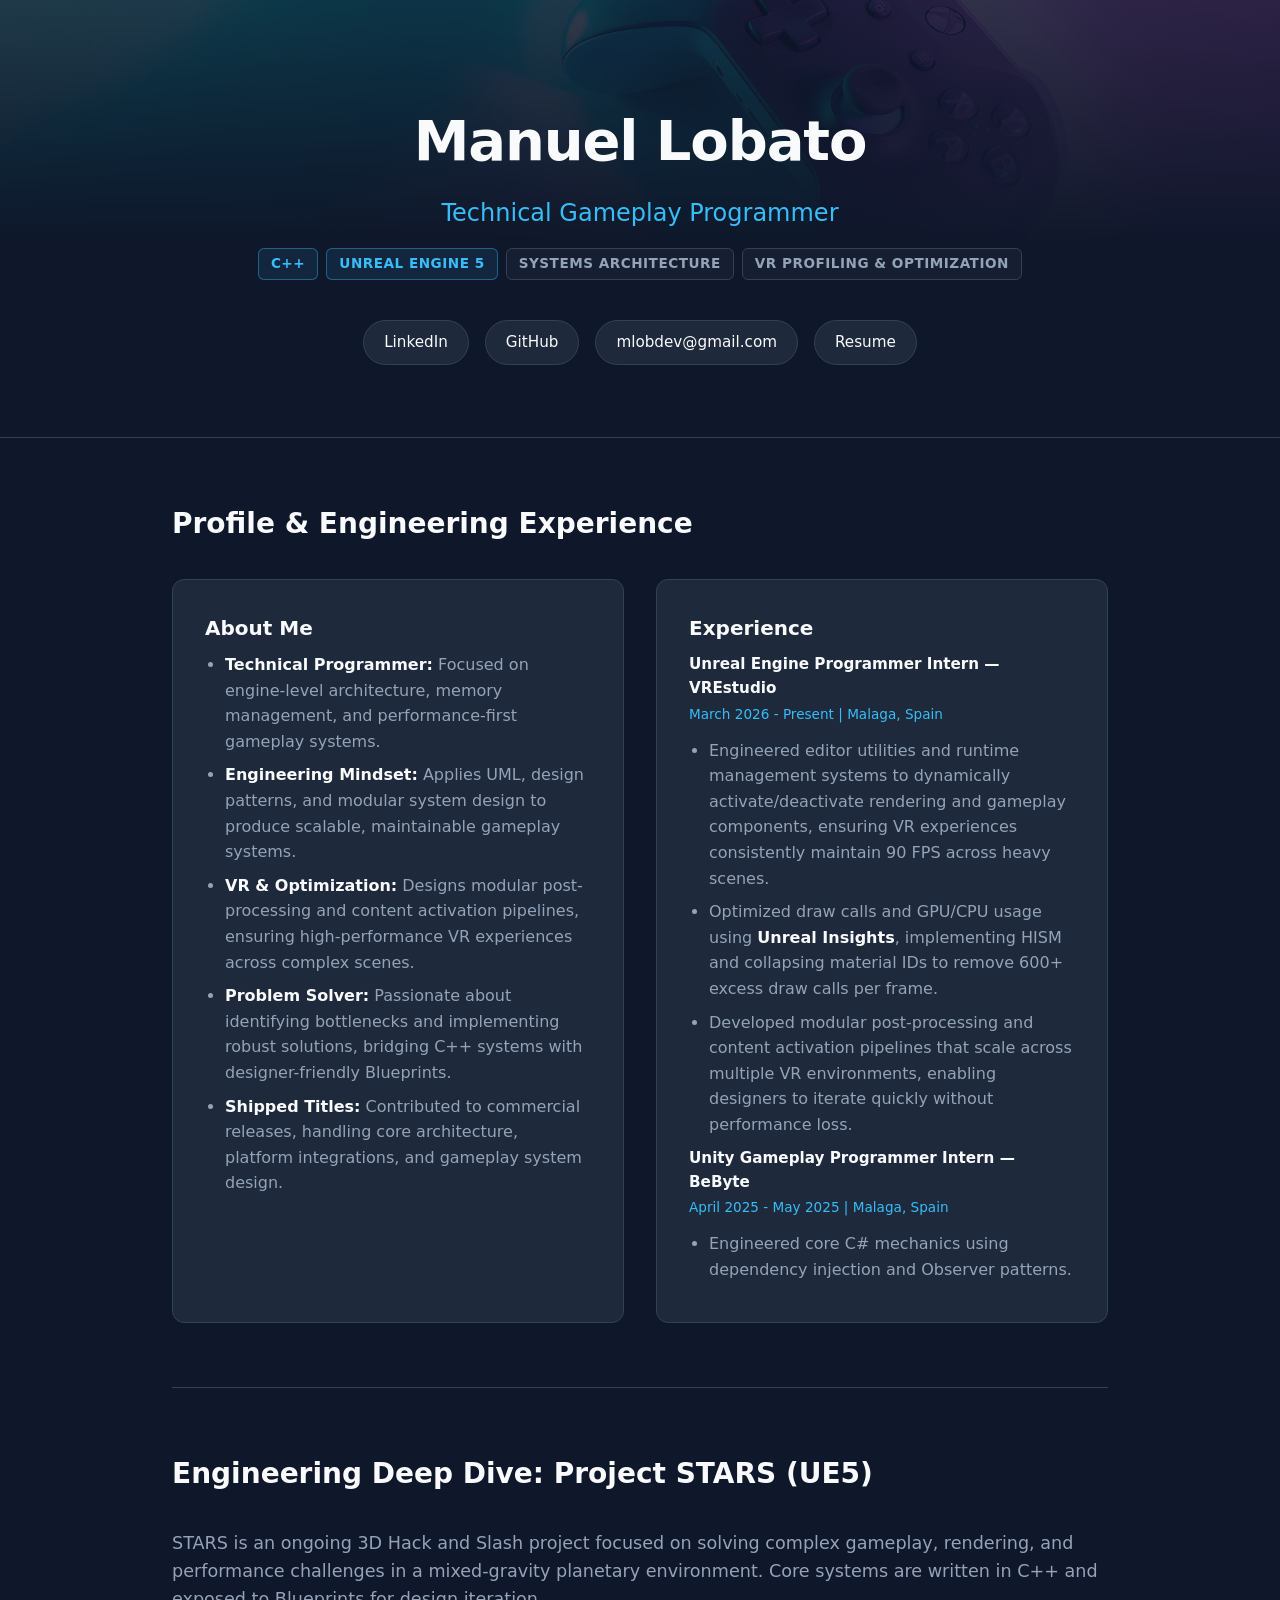
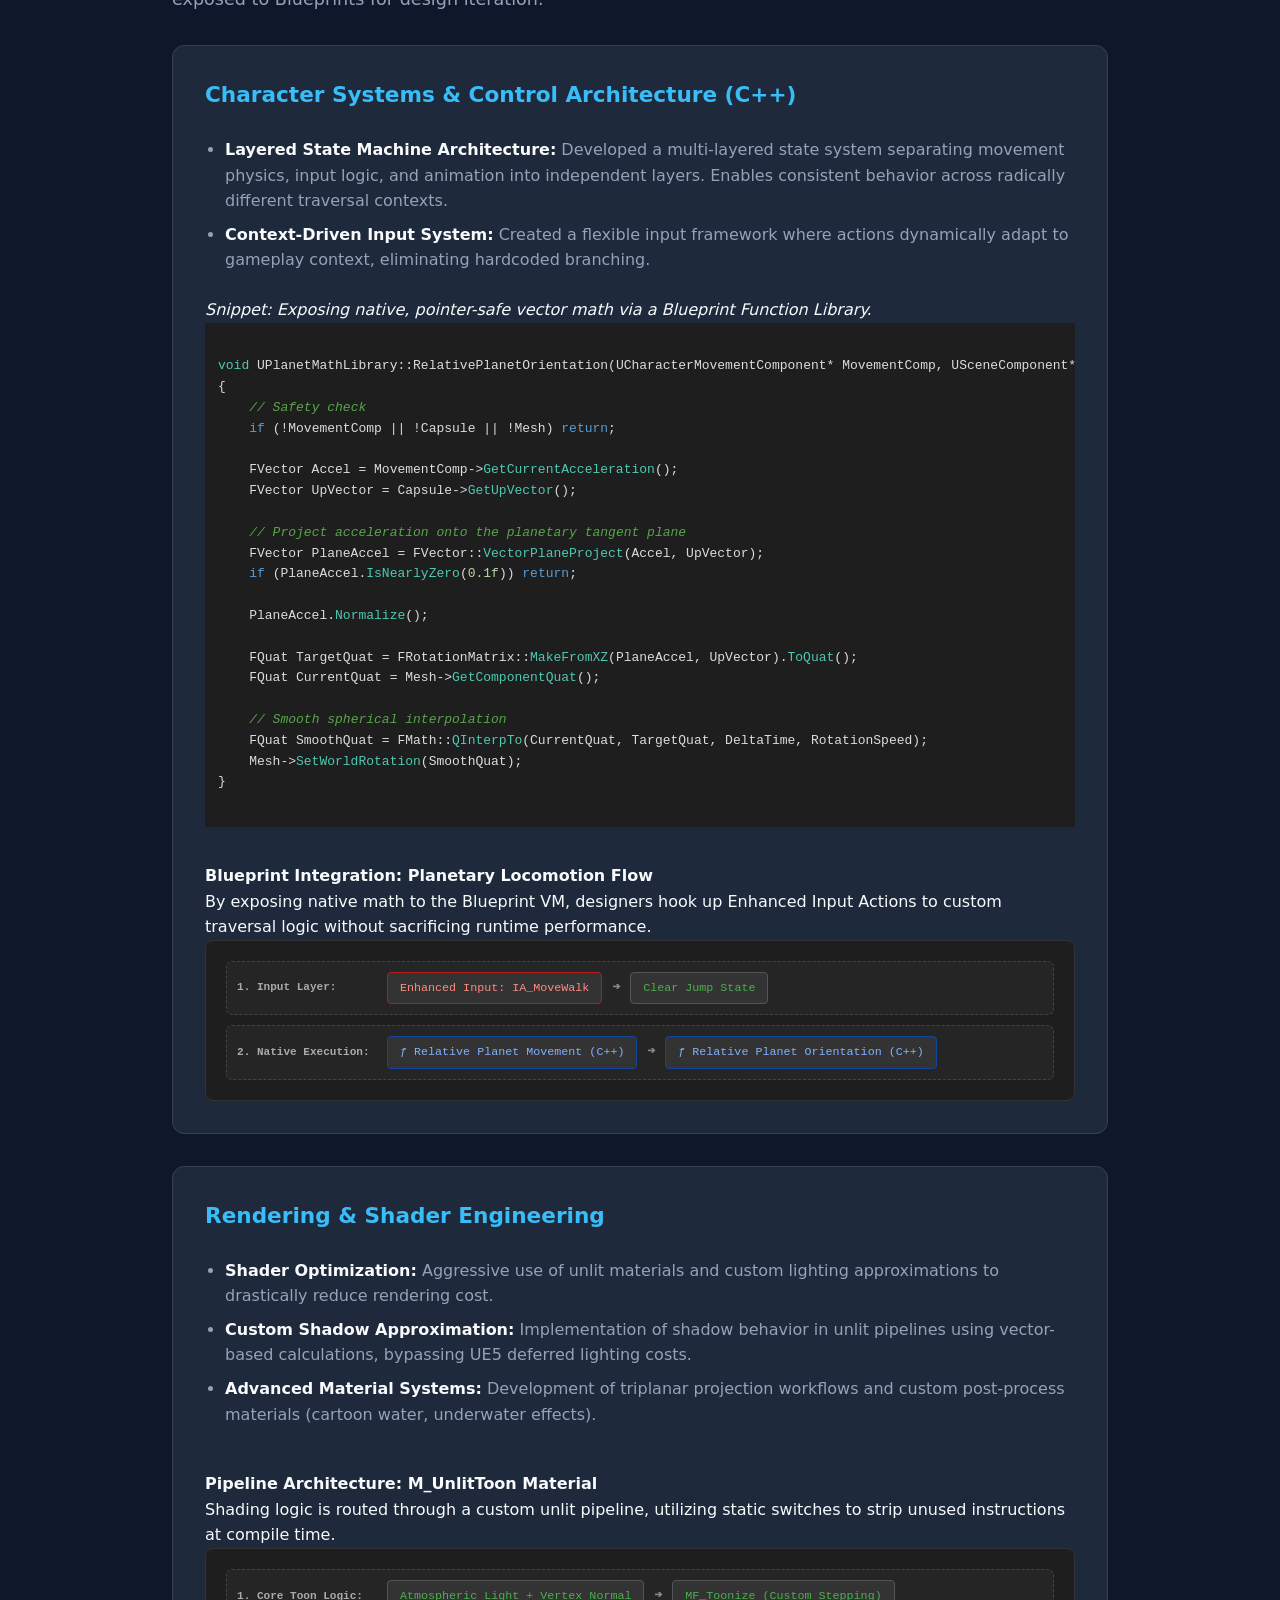
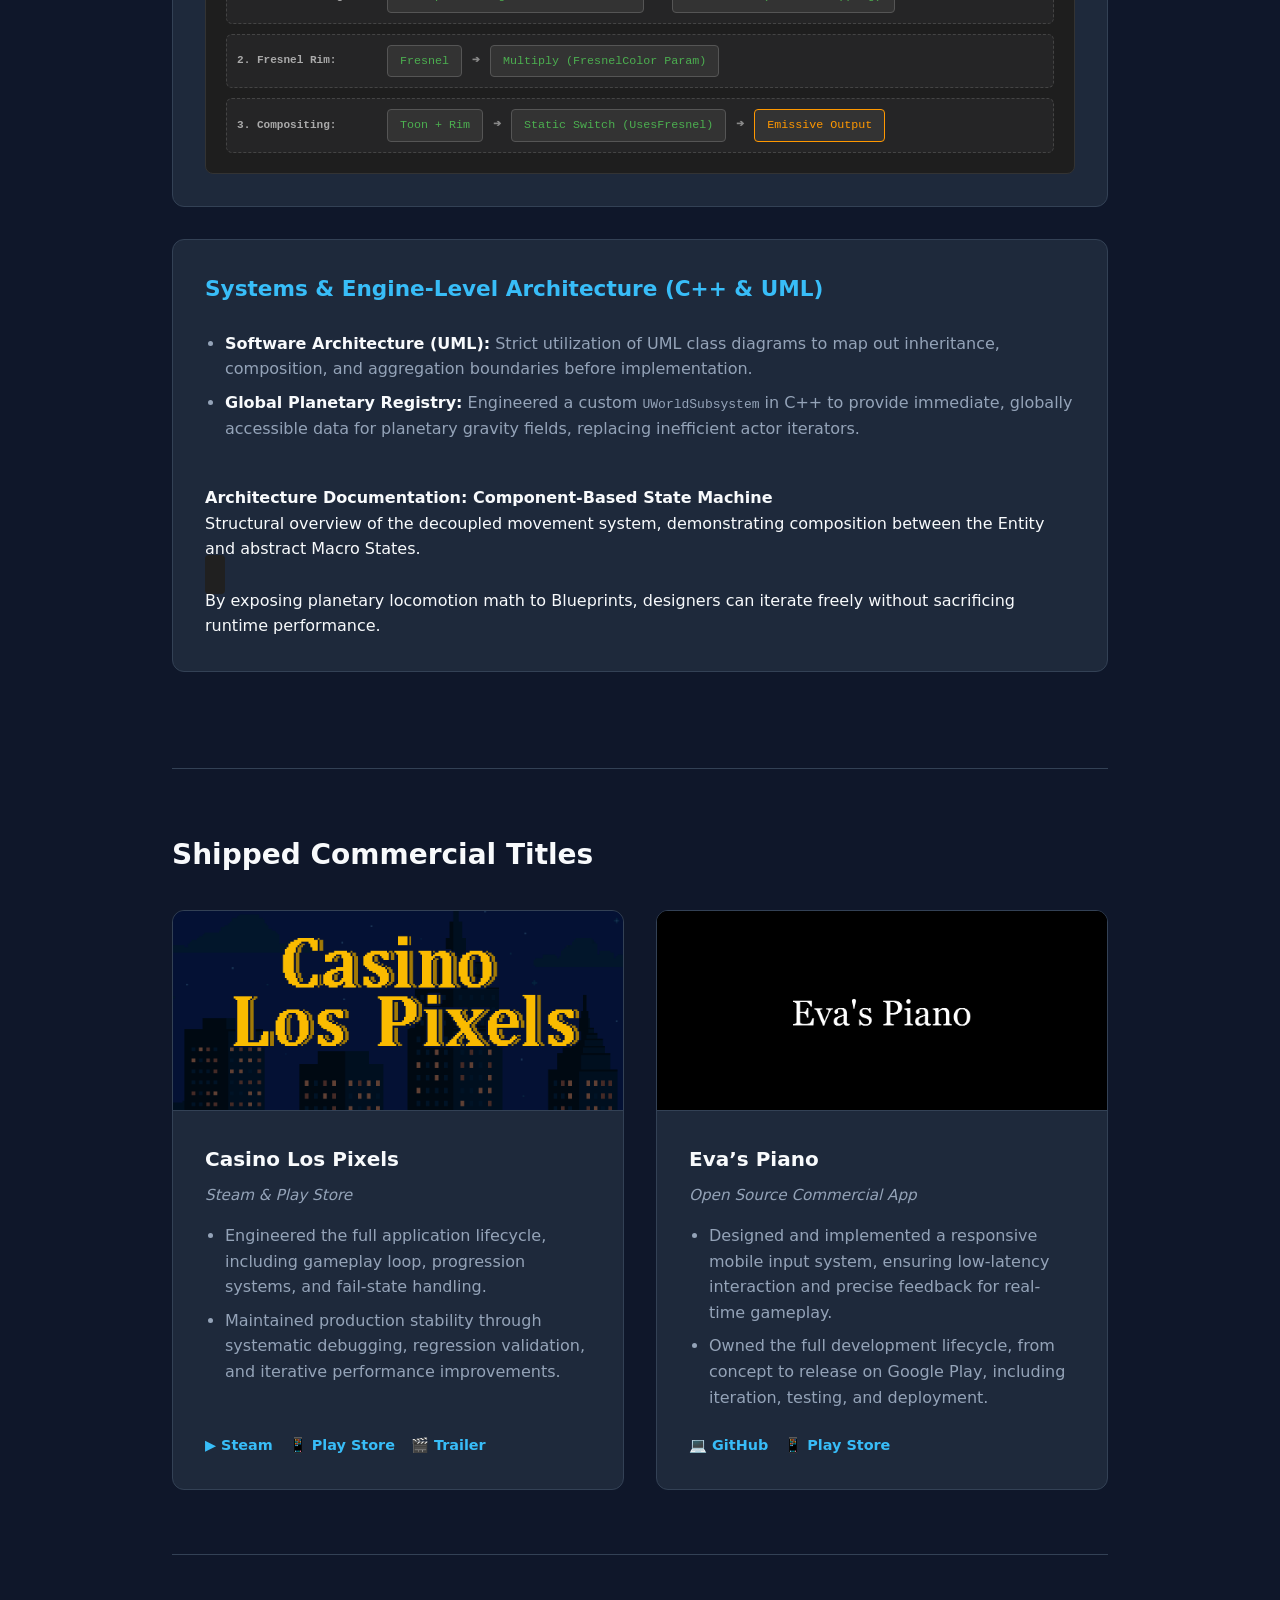
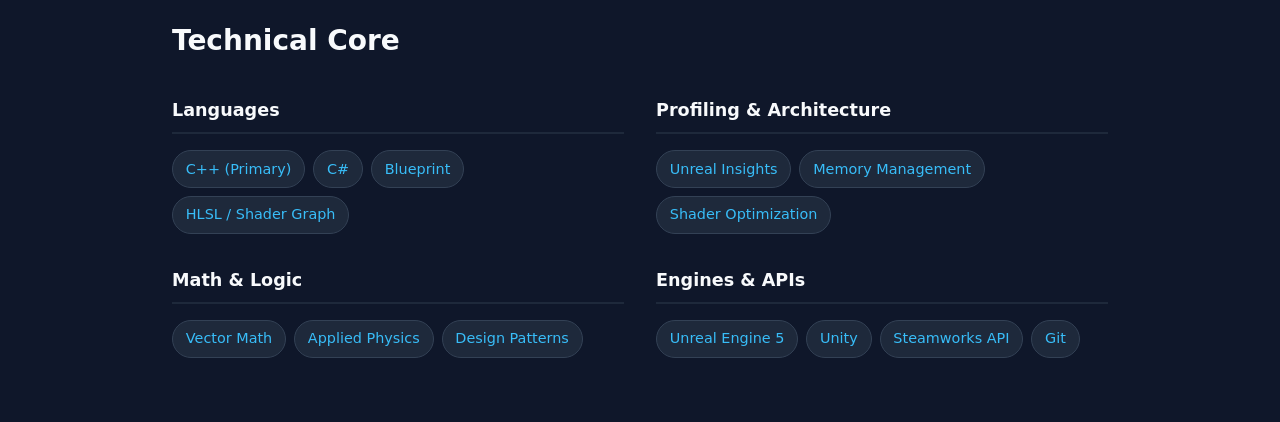
==== commit 8c0b6b92: "Added uml as object instead of image and improved header tech stuff" ====
--- a/index.html
+++ b/index.html
@@ -15,8 +15,12 @@
         <div class="container hero__content">
             <h1 class="hero__title">Manuel Lobato</h1>
             <h2 class="hero__subtitle">Technical Gameplay Programmer</h2>
-            <p class="hero__tech">C++ • Unreal Engine 5 • Systems Architecture • Performance Optimization</p>
-            
+            <div class="hero__tech-stack">
+                <span class="hero-badge badge-primary">C++</span>
+                <span class="hero-badge badge-primary">Unreal Engine 5</span>
+                <span class="hero-badge badge-secondary">Systems Architecture</span>
+                <span class="hero-badge badge-secondary">VR Profiling & Optimization</span>
+            </div>
             <ul class="hero__links">
                 <li><a href="https://www.linkedin.com/in/mlobdev/" class="btn" target="_blank" rel="noopener">LinkedIn</a></li>
                 <li><a href="https://github.com/mlobdev/" class="btn" target="_blank" rel="noopener">GitHub</a></li>
@@ -30,6 +34,7 @@
             </ul>
         </div>
     </header>
+    
 
     <main class="container">
 
@@ -86,27 +91,27 @@
                     <div class="code-snippet-container">
                         <p><em>Snippet: Exposing native, pointer-safe vector math via a Blueprint Function Library.</em></p>
                         <pre><code class="language-cpp">
-                        void UPlanetMathLibrary::RelativePlanetOrientation(UCharacterMovementComponent* MovementComp, USceneComponent* Capsule, USceneComponent* Mesh, float DeltaTime, float RotationSpeed)
-                        {
-                            // Safety check
-                            if (!MovementComp || !Capsule || !Mesh) return;
-
-                            FVector Accel = MovementComp->GetCurrentAcceleration();
-                            FVector UpVector = Capsule->GetUpVector();
-
-                            // Project acceleration onto the planetary tangent plane
-                            FVector PlaneAccel = FVector::VectorPlaneProject(Accel, UpVector);
-                            if (PlaneAccel.IsNearlyZero(0.1f)) return;
-
-                            PlaneAccel.Normalize();
-                            
-                            FQuat TargetQuat = FRotationMatrix::MakeFromXZ(PlaneAccel, UpVector).ToQuat();
-                            FQuat CurrentQuat = Mesh->GetComponentQuat();
-                            
-                            // Smooth spherical interpolation
-                            FQuat SmoothQuat = FMath::QInterpTo(CurrentQuat, TargetQuat, DeltaTime, RotationSpeed);
-                            Mesh->SetWorldRotation(SmoothQuat);
-                        }
+void UPlanetMathLibrary::RelativePlanetOrientation(UCharacterMovementComponent* MovementComp, USceneComponent* Capsule, USceneComponent* Mesh, float DeltaTime, float RotationSpeed)
+{
+    // Safety check
+    if (!MovementComp || !Capsule || !Mesh) return;
+
+    FVector Accel = MovementComp->GetCurrentAcceleration();
+    FVector UpVector = Capsule->GetUpVector();
+
+    // Project acceleration onto the planetary tangent plane
+    FVector PlaneAccel = FVector::VectorPlaneProject(Accel, UpVector);
+    if (PlaneAccel.IsNearlyZero(0.1f)) return;
+
+    PlaneAccel.Normalize();
+    
+    FQuat TargetQuat = FRotationMatrix::MakeFromXZ(PlaneAccel, UpVector).ToQuat();
+    FQuat CurrentQuat = Mesh->GetComponentQuat();
+    
+    // Smooth spherical interpolation
+    FQuat SmoothQuat = FMath::QInterpTo(CurrentQuat, TargetQuat, DeltaTime, RotationSpeed);
+    Mesh->SetWorldRotation(SmoothQuat);
+}
                         </code></pre>
                     </div>
 
@@ -182,9 +187,11 @@
                     <div class="technical-case-study" style="margin-top: 20px;">
                         <p><strong>Architecture Documentation: Component-Based State Machine</strong><br>
                         Structural overview of the decoupled movement system, demonstrating composition between the Entity and abstract Macro States.</p>
-                        <div style="background: #1e1e1e; padding: 15px; border-radius: 6px; text-align: center; border: 1px solid #333; overflow-x: auto;">
-                            <img src="https://img.plantuml.biz/plantuml/dsvg/[base64]" alt="State Machine UML Class Diagram" style="max-width: 100%; height: auto; border-radius: 4px;">
-                        </div>
+                        <object 
+                            type="image/svg+xml" 
+                            data="https://img.plantuml.biz/plantuml/dsvg/[base64]" 
+                            style="max-width: 100%; height: auto; border-radius: 4px; background-color: #202020; padding: 10px; box-sizing: border-box;">
+                        </object>
                         <p>By exposing planetary locomotion math to Blueprints, designers can iterate freely without sacrificing runtime performance.</p>
                     </div>
                 </div>
--- a/src/css/styles.css
+++ b/src/css/styles.css
@@ -19,7 +19,6 @@
     --radius-lg: 12px;
     --radius-pill: 9999px;
     
-    /* Cambiado para no usar "all" */
     --transition-base: 0.2s ease-in-out;
 }
 
@@ -92,7 +91,6 @@
     gap: 0.75rem;
 }
 
-/* --- Hero Section --- */
 .hero {
     padding: 6rem 0 4rem;
     text-align: center;
@@ -109,7 +107,6 @@
     object-fit: cover;
     opacity: 0.15;
     z-index: 0;
-    /* El prefijo -webkit- va siempre antes que la propiedad estándar */
     -webkit-mask-image: linear-gradient(to bottom, black 0%, transparent 100%);
     mask-image: linear-gradient(to bottom, black 0%, transparent 100%);
 }
@@ -133,10 +130,36 @@
     margin-bottom: var(--spacing-sm);
 }
 
-.hero__tech {
-    font-size: 1.125rem;
+.hero__tech-stack {
+    display: flex;
+    flex-wrap: wrap;
+    justify-content: center;
+    gap: 0.5rem; 
+    margin-top: 1rem;
+    margin-bottom: 2.5rem; 
+}
+
+.hero-badge {
+    padding: 0.25rem 0.75rem; 
+    border-radius: 6px; 
+    font-size: 0.85rem; 
+    font-weight: 700;
+    letter-spacing: 0.5px;
+    text-transform: uppercase;
+    backdrop-filter: blur(4px);
+    cursor: default; 
+}
+
+.badge-primary {
+    background-color: rgba(56, 189, 248, 0.1); 
+    color: var(--accent-color);
+    border: 1px solid rgba(56, 189, 248, 0.4); 
+}
+
+.badge-secondary {
+    background-color: rgba(30, 41, 59, 0.5);
     color: var(--text-secondary);
-    margin-bottom: var(--spacing-lg);
+    border: 1px solid var(--border-color);
 }
 
 .hero__links {
@@ -158,7 +181,6 @@
     color: var(--text-primary);
     font-weight: 500;
     font-size: 0.95rem;
-    /* Si .btn se usa en un enlace <a>, sobrescribe el transition para ser específico */
     transition: background-color var(--transition-base), border-color var(--transition-base), color var(--transition-base), transform var(--transition-base);
 }
 
@@ -212,7 +234,7 @@
 
 .node {
     background: #333;
-    color: #4CAF50; /* Tech green */
+    color: #4CAF50;
     padding: 6px 12px;
     border-radius: 4px;
     border: 1px solid #555;
@@ -221,7 +243,7 @@
 }
 
 .node.output-node {
-    color: #ff9800; /* Emissive orange */
+    color: #ff9800;
     border-color: #ff9800;
 }
 
@@ -317,7 +339,6 @@
     gap: 0.4rem;
 }
 
-/* --- Accordion / Details (R&D) --- */
 .rd-intro {
     color: var(--text-secondary);
     font-size: 1.1rem;
@@ -417,7 +438,6 @@
     pointer-events: none;
     opacity: 0;
     visibility: hidden;
-    /* Transición específica en lugar de "all" */
     transition: opacity 0.2s cubic-bezier(0.16, 1, 0.3, 1), 
                 visibility 0.2s cubic-bezier(0.16, 1, 0.3, 1), 
                 transform 0.2s cubic-bezier(0.16, 1, 0.3, 1);
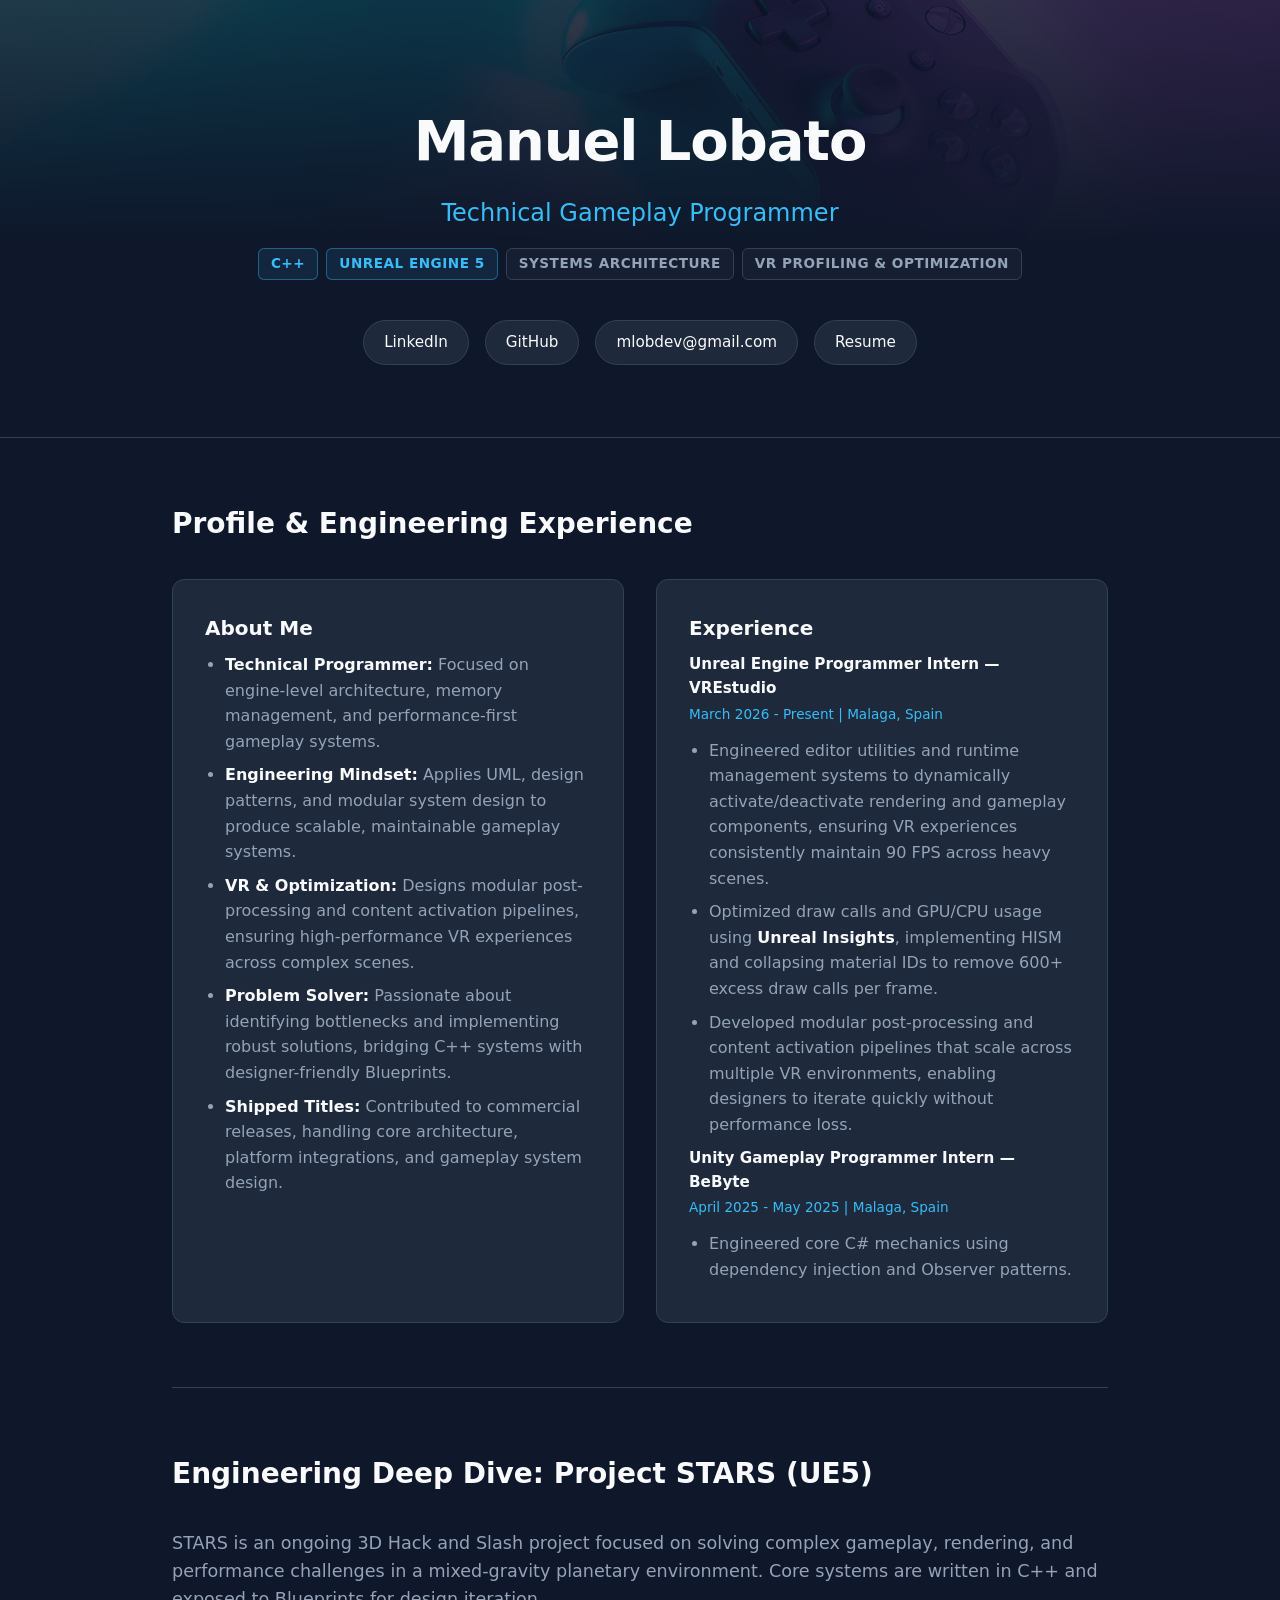
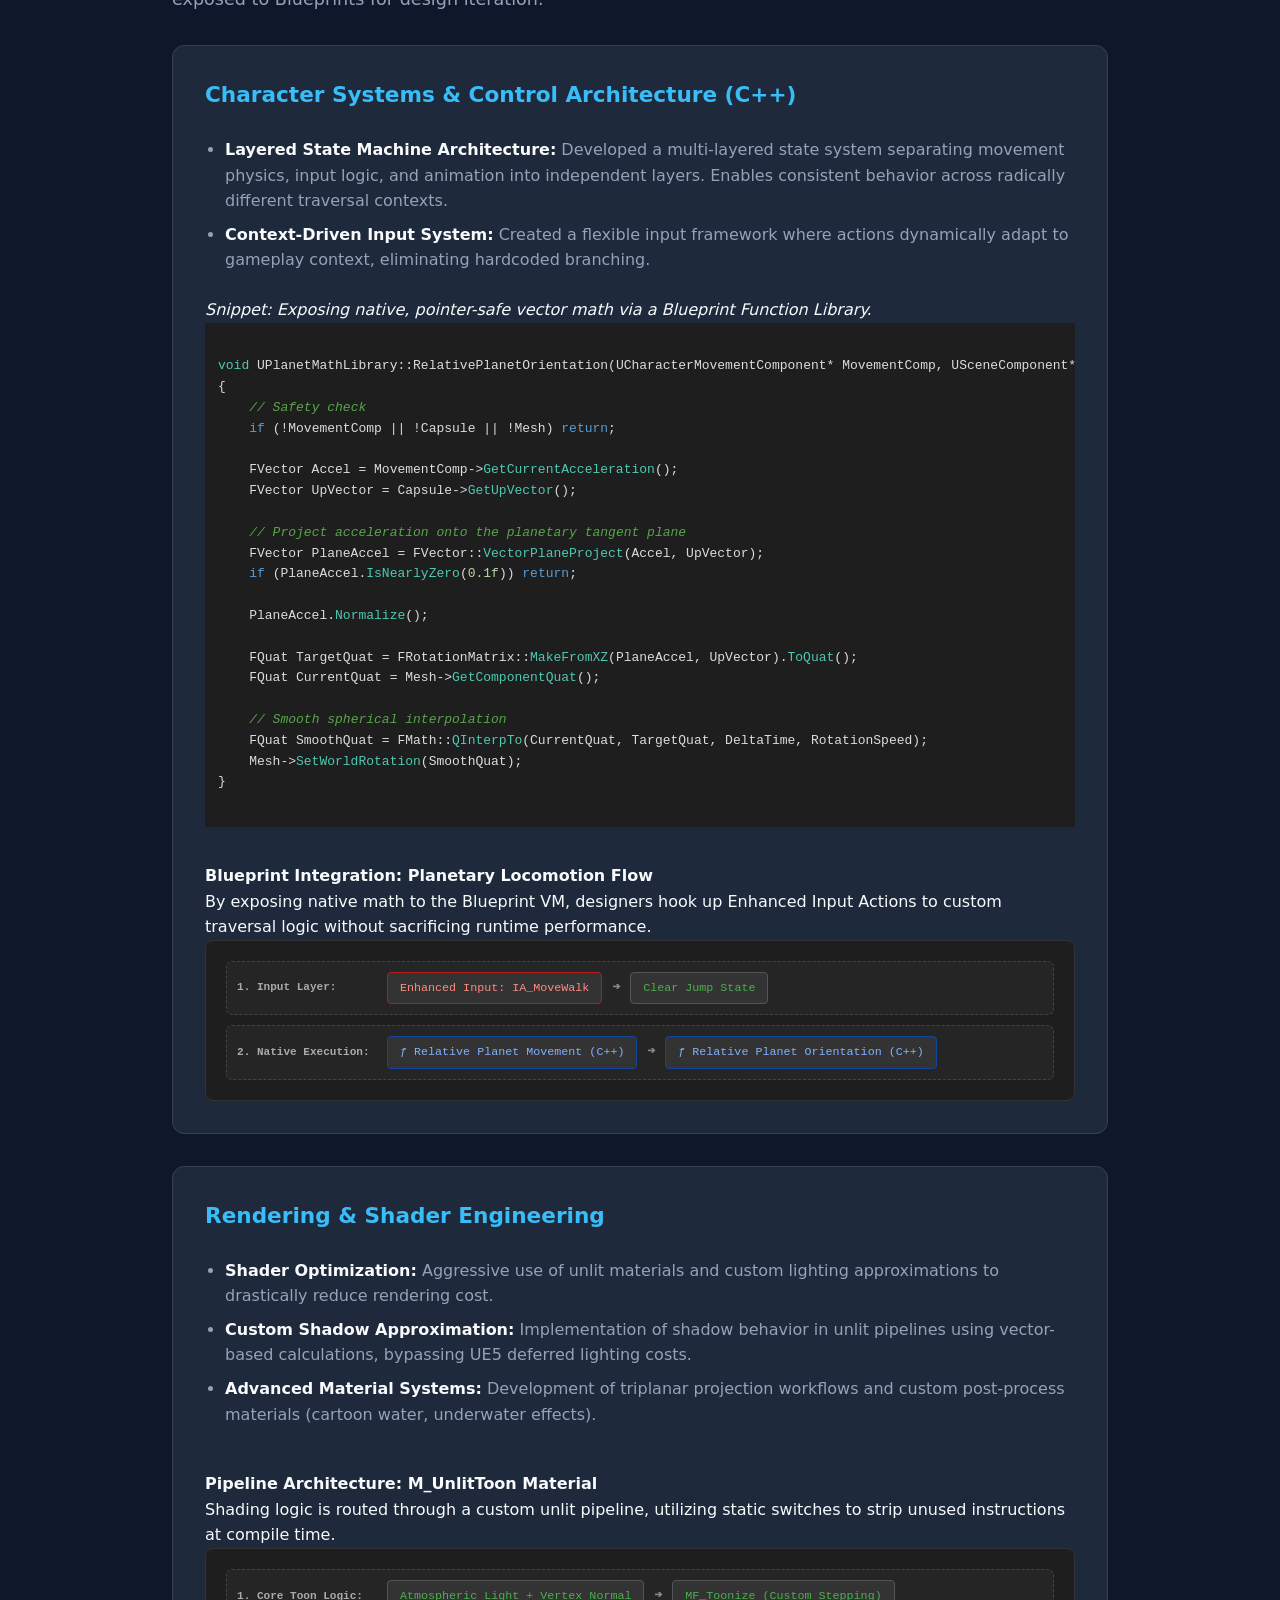
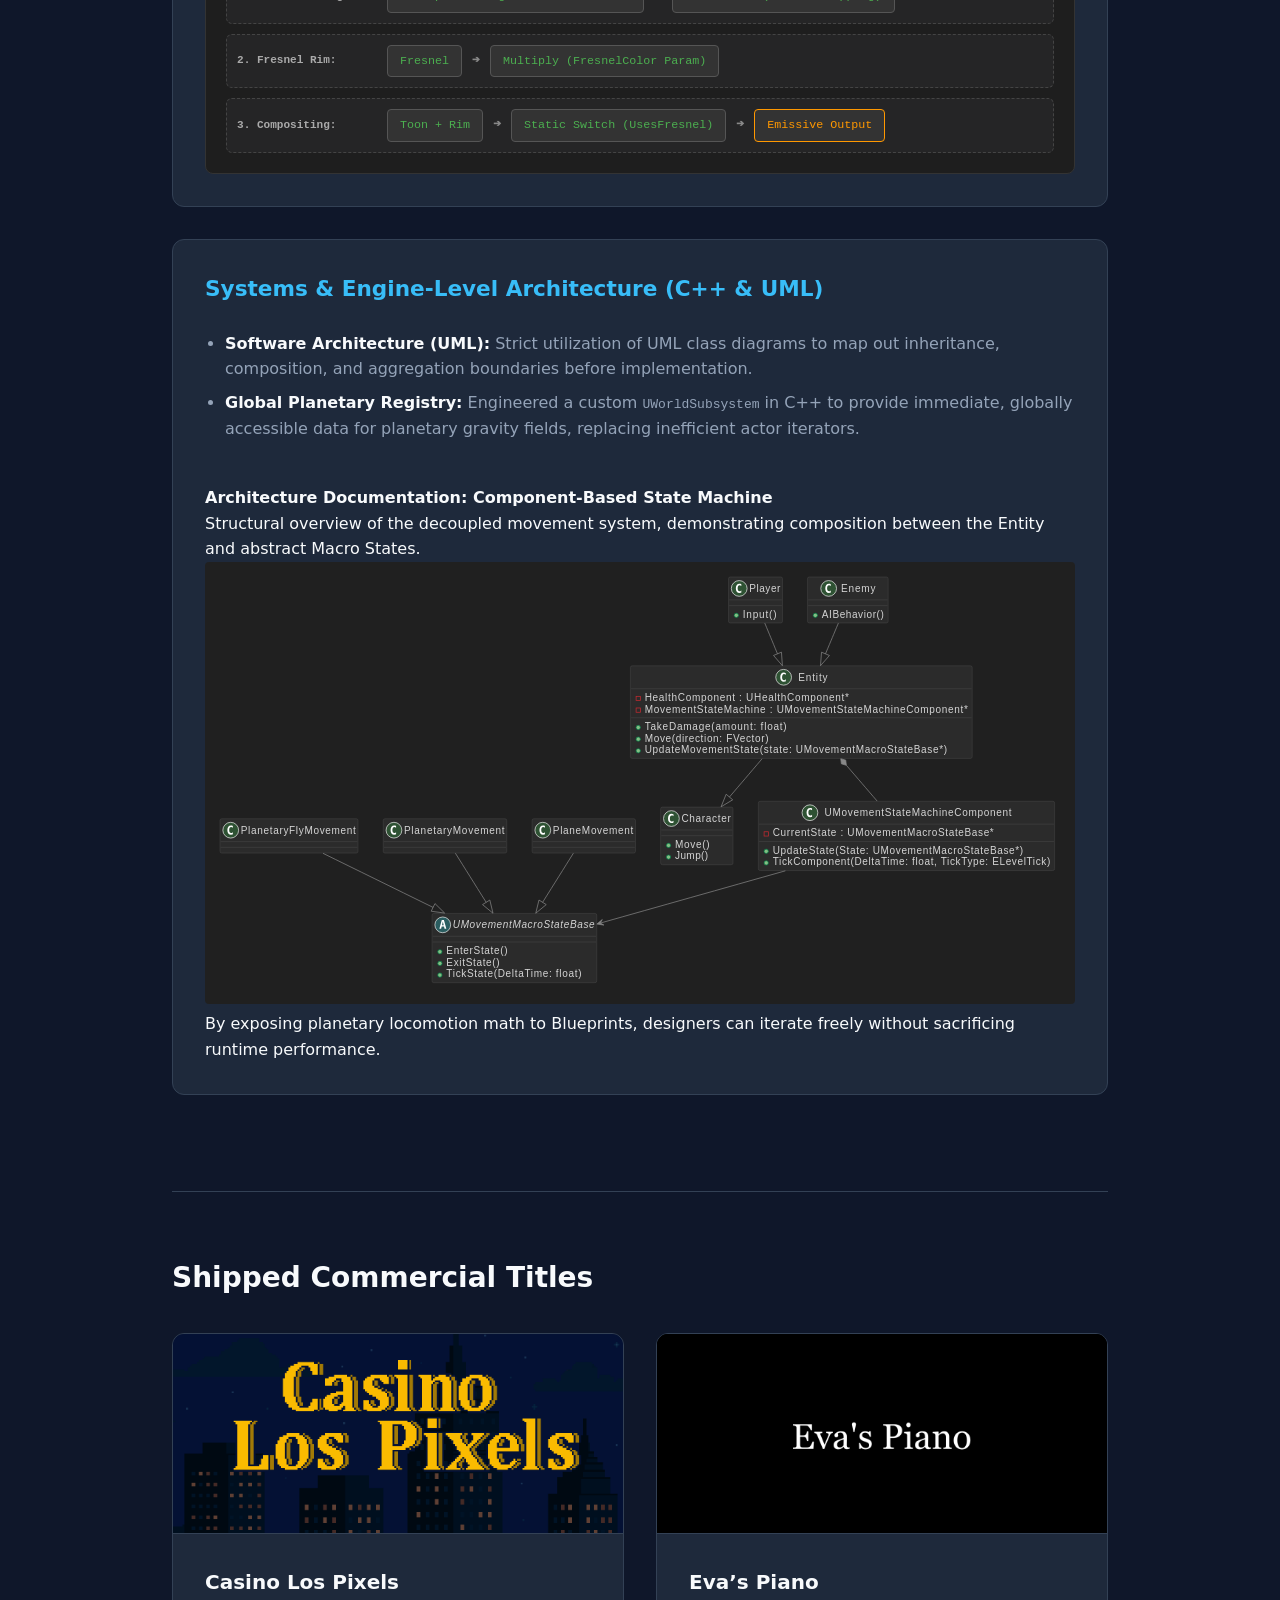
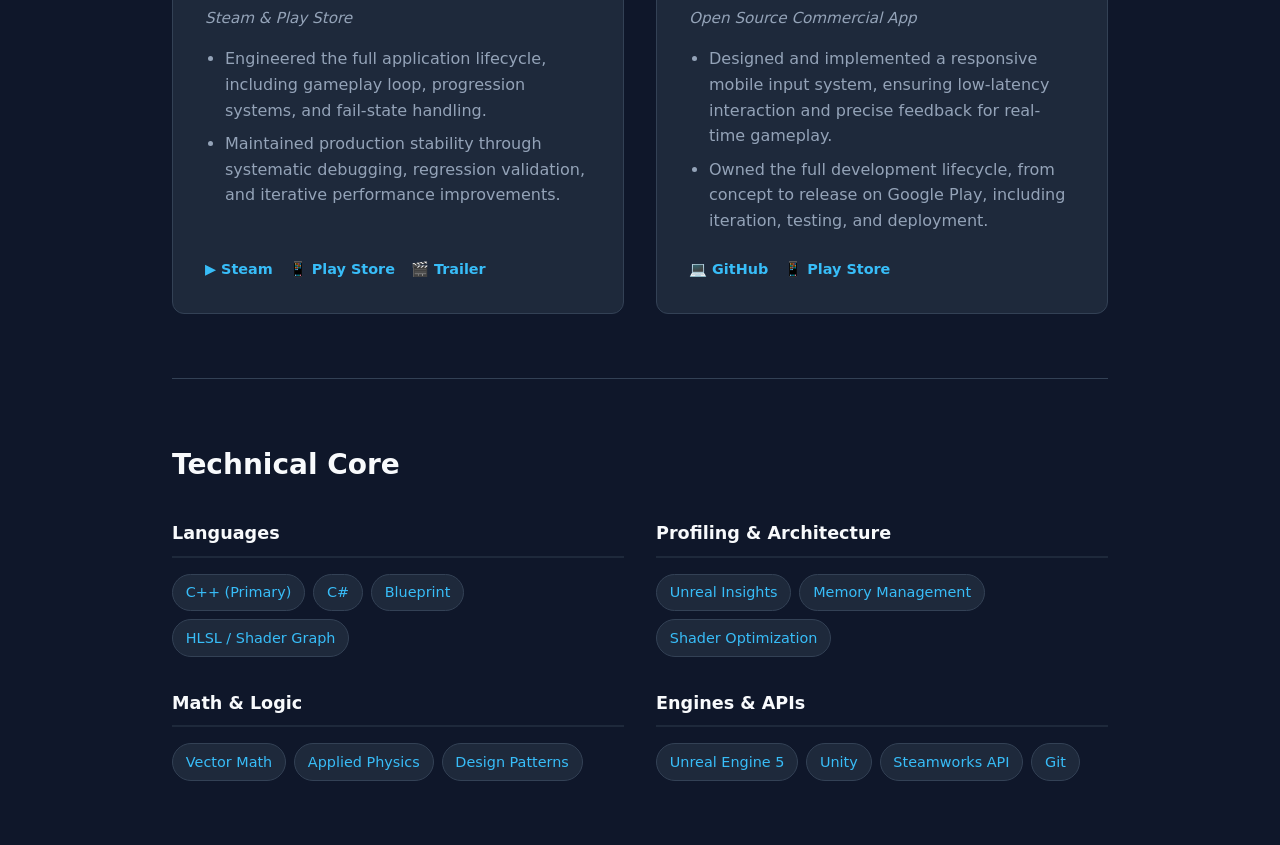
==== commit 20863e8d: "Added PlayerClassDiagram.svg" ====
--- a/index.html
+++ b/index.html
@@ -189,9 +189,10 @@
                         Structural overview of the decoupled movement system, demonstrating composition between the Entity and abstract Macro States.</p>
                         <object 
                             type="image/svg+xml" 
-                            data="https://img.plantuml.biz/plantuml/dsvg/[base64]" 
+                            data="assets/PlayerClassDiagramUML.svg" 
                             style="max-width: 100%; height: auto; border-radius: 4px; background-color: #202020; padding: 10px; box-sizing: border-box;">
                         </object>
+                        <!-- https://img.plantuml.biz/plantuml/dsvg/[base64] -->
                         <p>By exposing planetary locomotion math to Blueprints, designers can iterate freely without sacrificing runtime performance.</p>
                     </div>
                 </div>
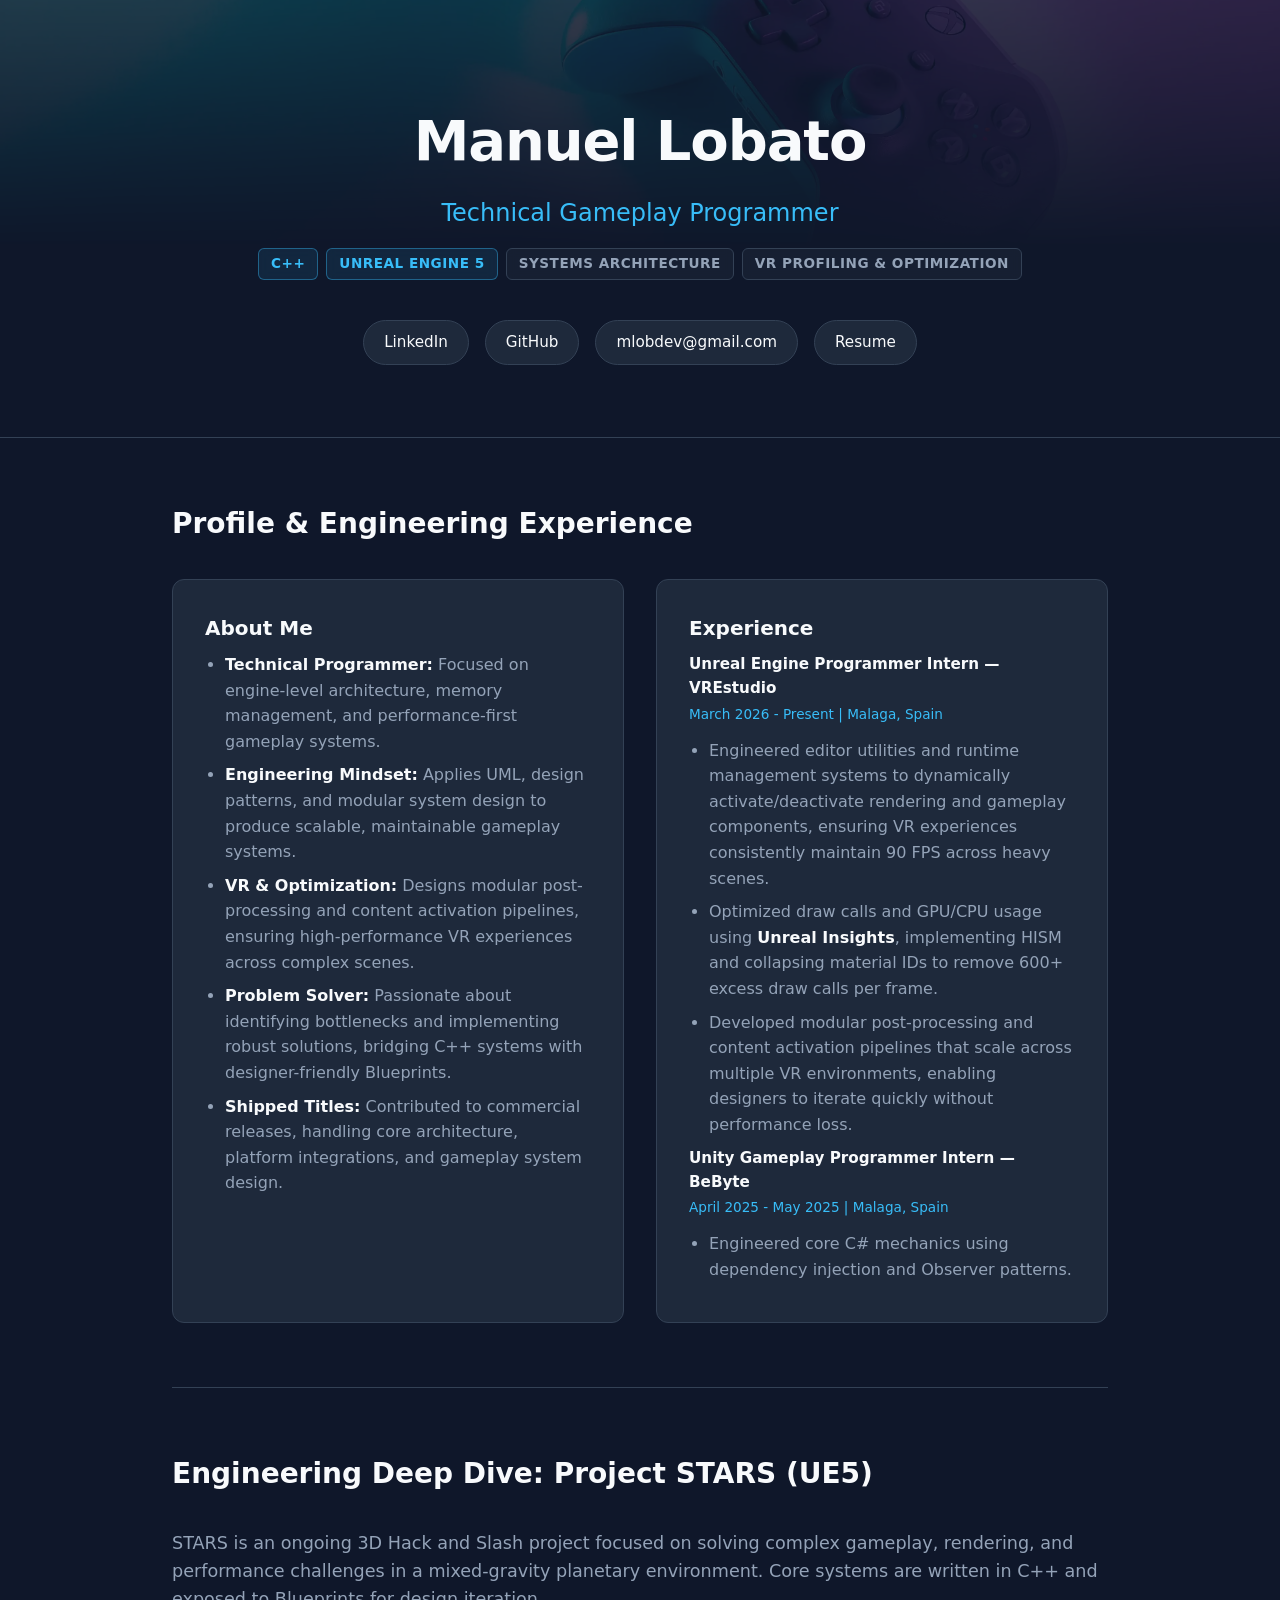
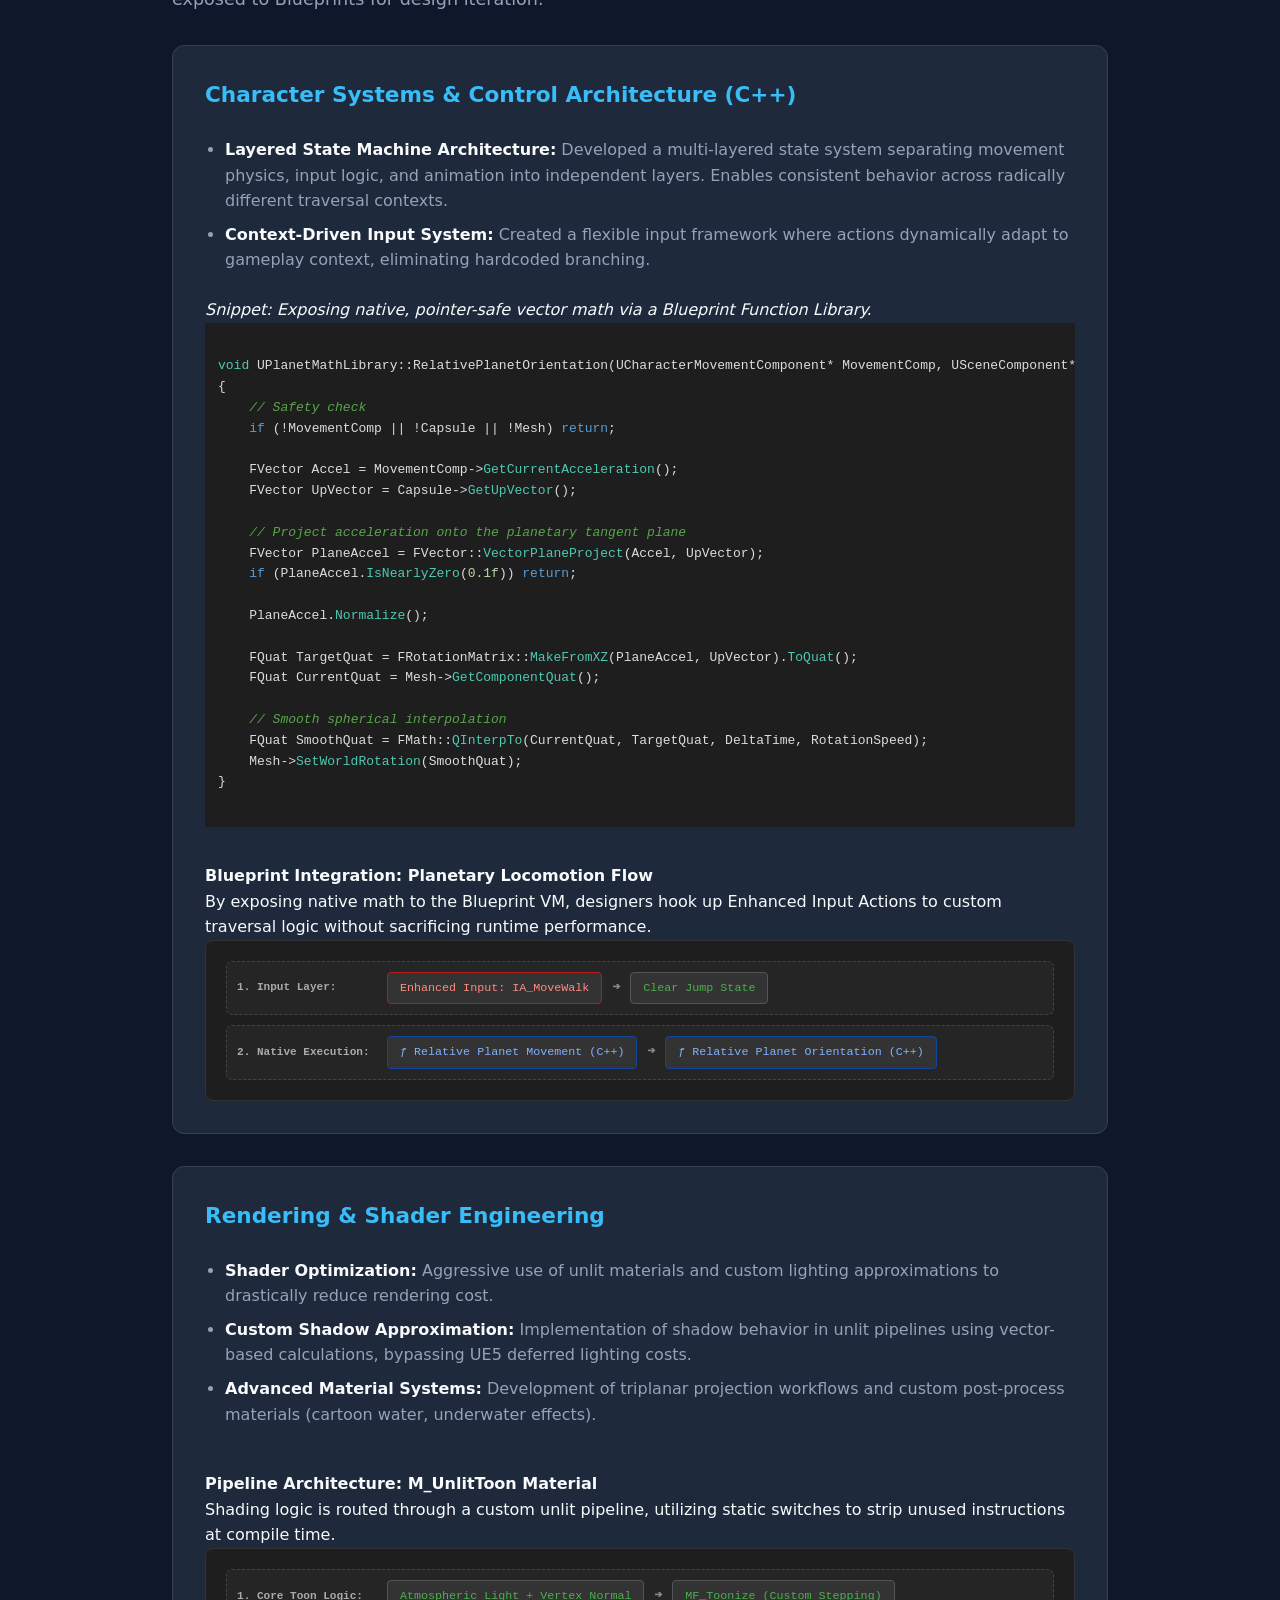
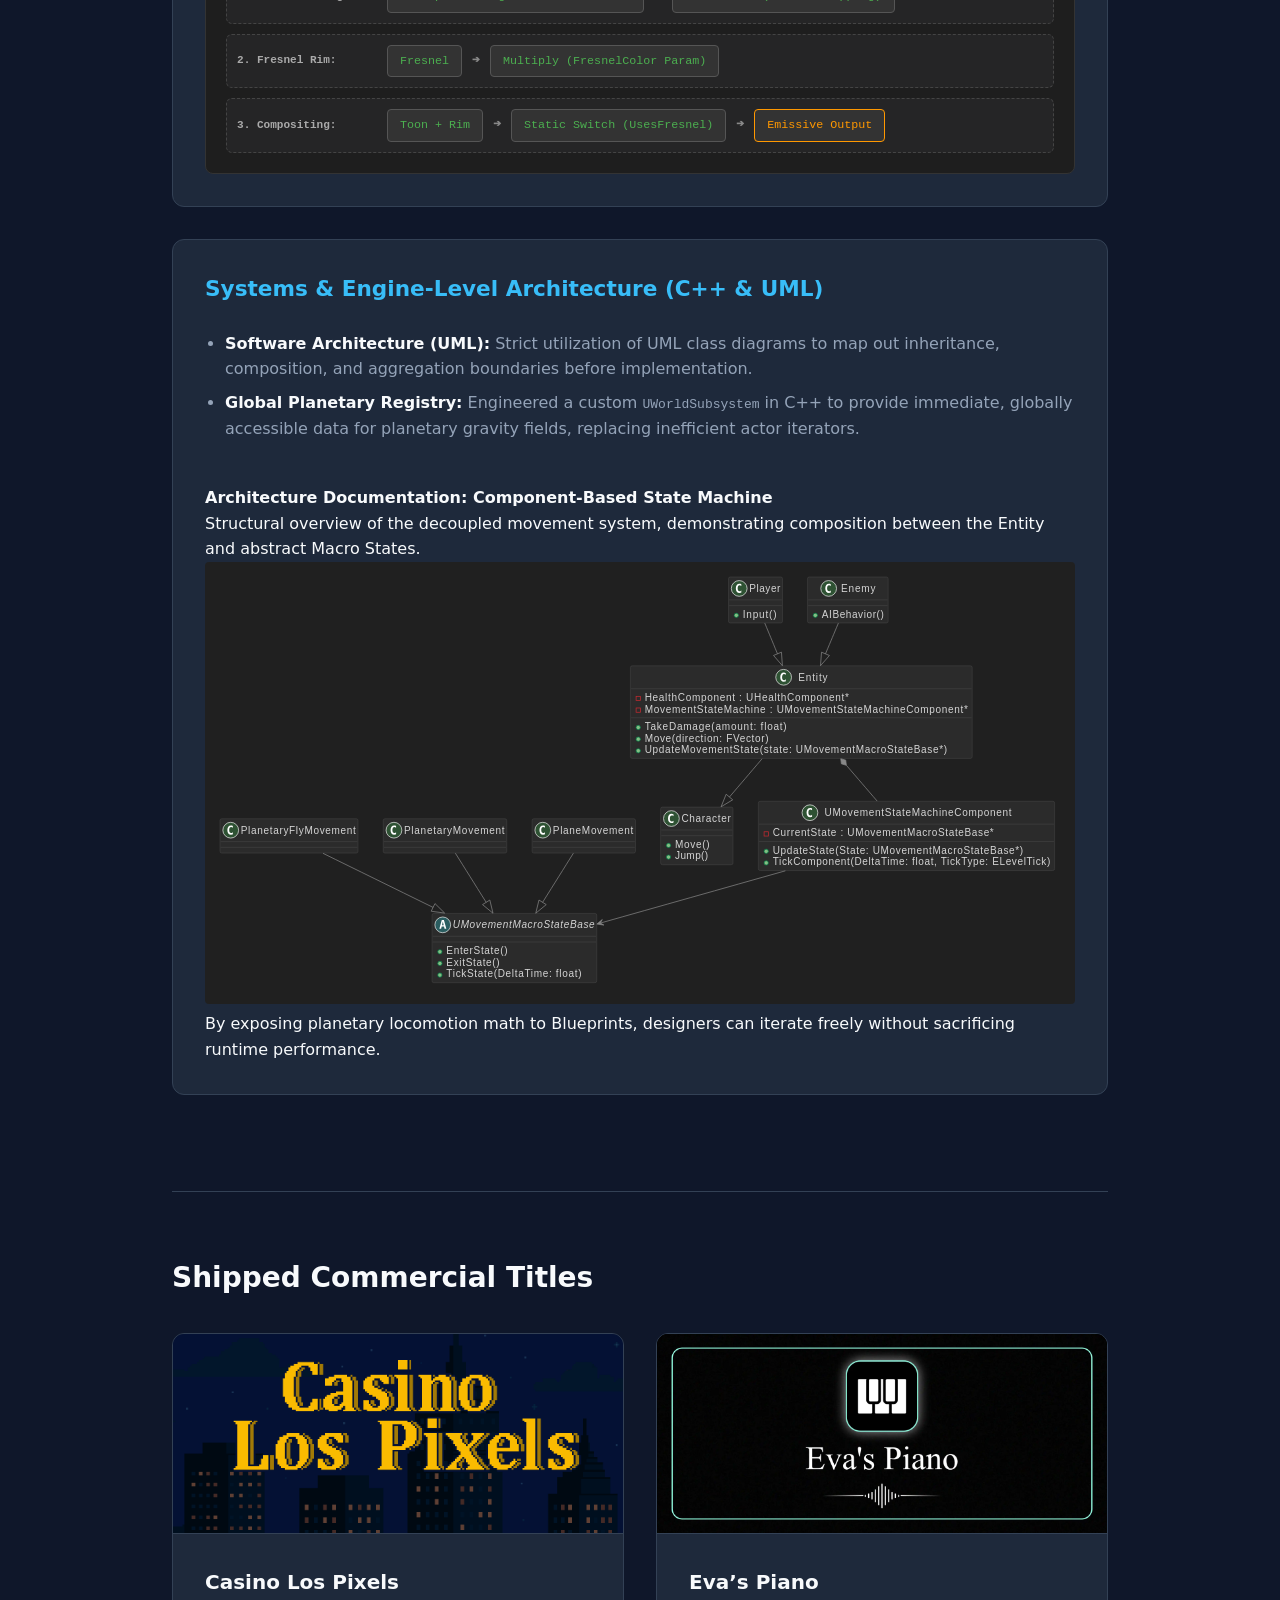
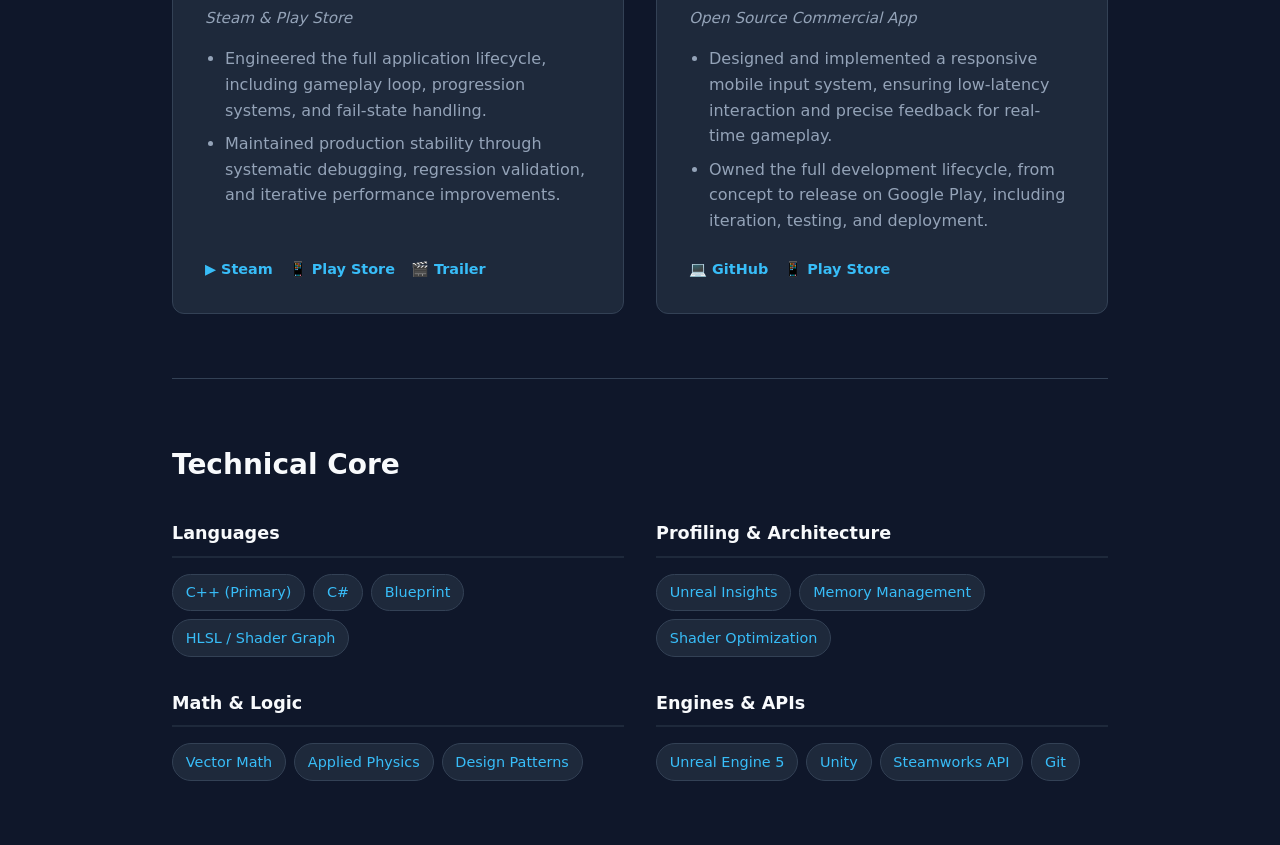
==== commit bf951e6b: "Added favicons and optimized images" ====
--- a/index.html
+++ b/index.html
@@ -4,13 +4,17 @@
     <meta charset="UTF-8">
     <meta name="viewport" content="width=device-width, initial-scale=1.0">
     <title>Manuel Lobato — Technical Programmer</title>
+    <link rel="apple-touch-icon" sizes="180x180" href="assets/favicons/apple-touch-icon.png">
+    <link rel="icon" type="image/png" sizes="32x32" href="assets/favicons/favicon-32x32.png">
+    <link rel="icon" type="image/png" sizes="16x16" href="assets/favicons/favicon-16x16.png">
+    <link rel="manifest" href="assets/favicons/site.webmanifest">
     <link rel="stylesheet" href="src/css/styles.css">
     <link rel="stylesheet" href="src/css/vs2015.min.css">
 </head>
 <body>
 
     <header class="hero">
-        <img class="hero__cover" src="assets/photo-1612287230202-1ff1d85d1bdf.jfif" alt="Cover background">
+        <img class="hero__cover" src="assets/Controller.webp" alt="Cover background">
         
         <div class="container hero__content">
             <h1 class="hero__title">Manuel Lobato</h1>
@@ -221,7 +225,7 @@
                 </article>
 
                 <article class="card project-card">
-                    <img src="assets/splash.png" alt="Eva's Piano Splash" class="project-card__image project-card__image--top">
+                    <img src="assets/EvasPiano.webp" alt="Eva's Piano Img" class="project-card__image project-card__image--top">
                     <div class="project-card__content">
                         <h4 class="card__title">Eva’s Piano</h4>
                         <p class="card__subtitle">Open Source Commercial App</p>
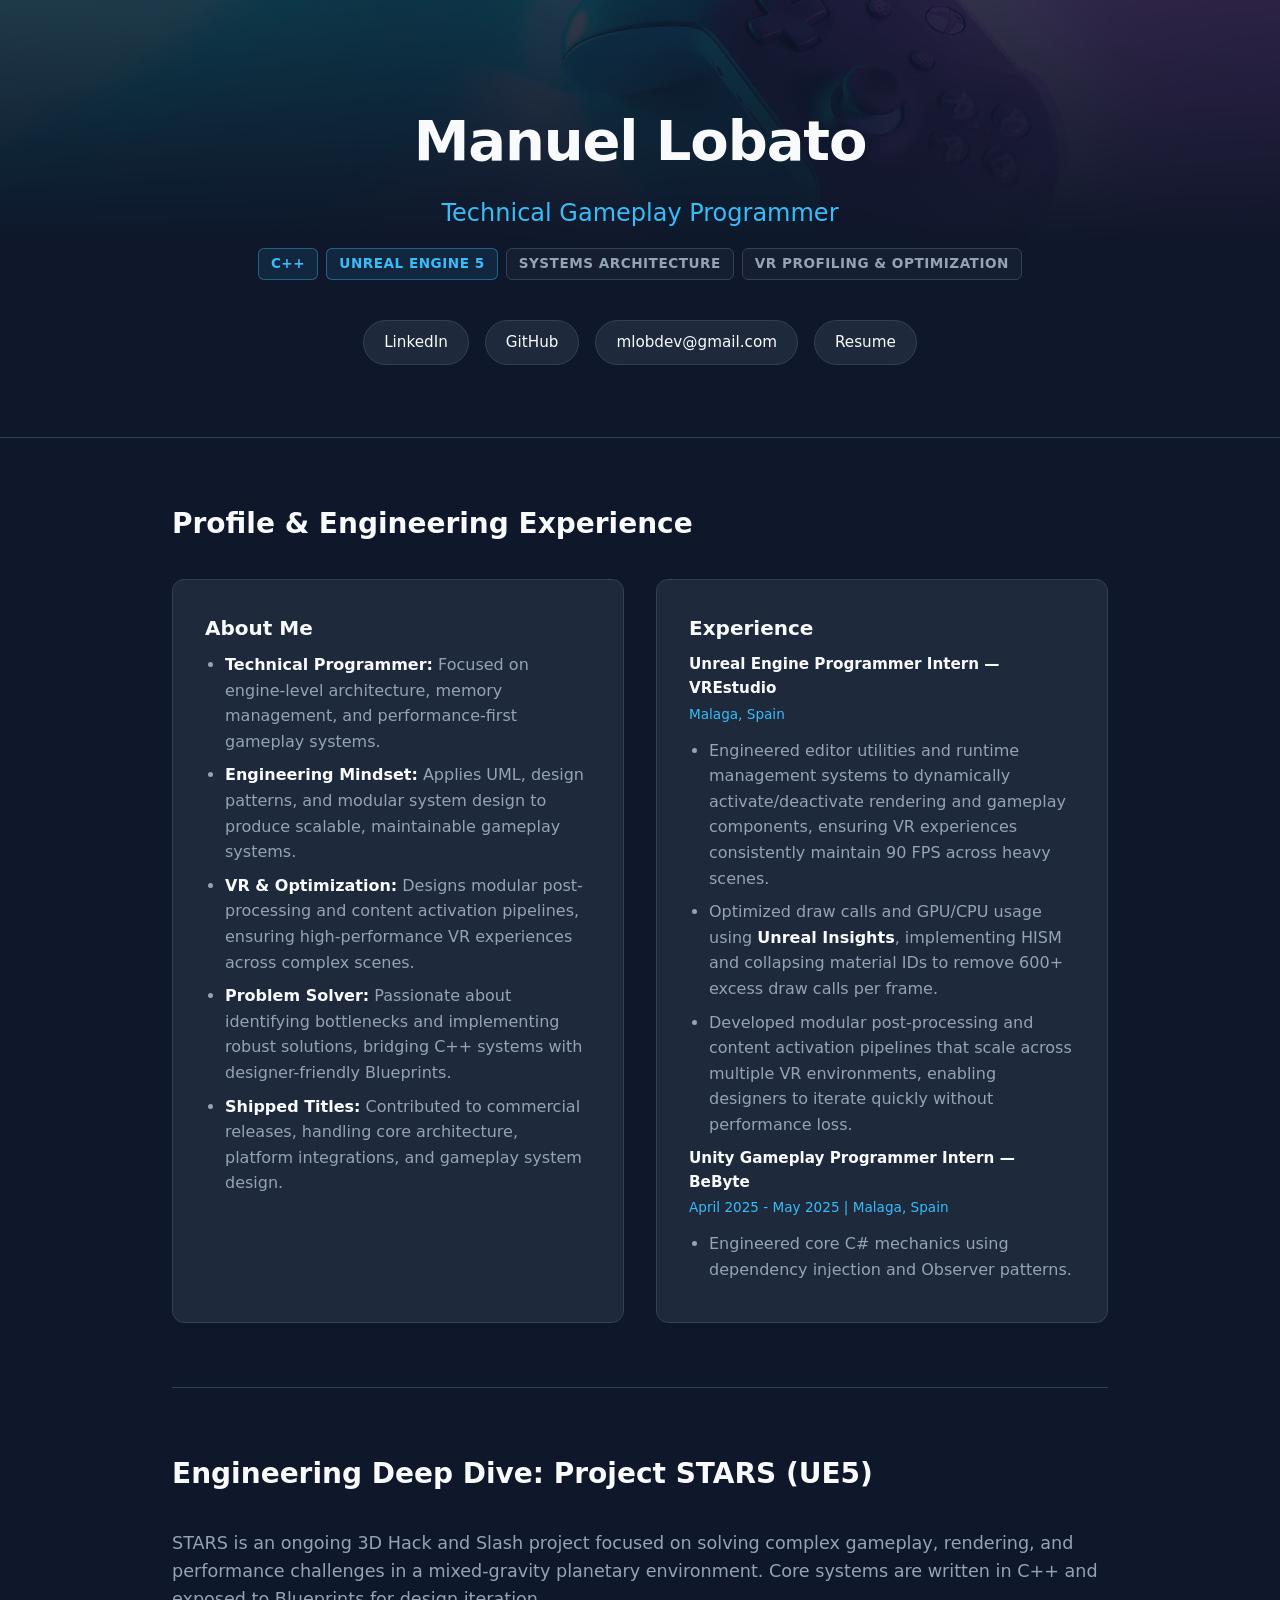
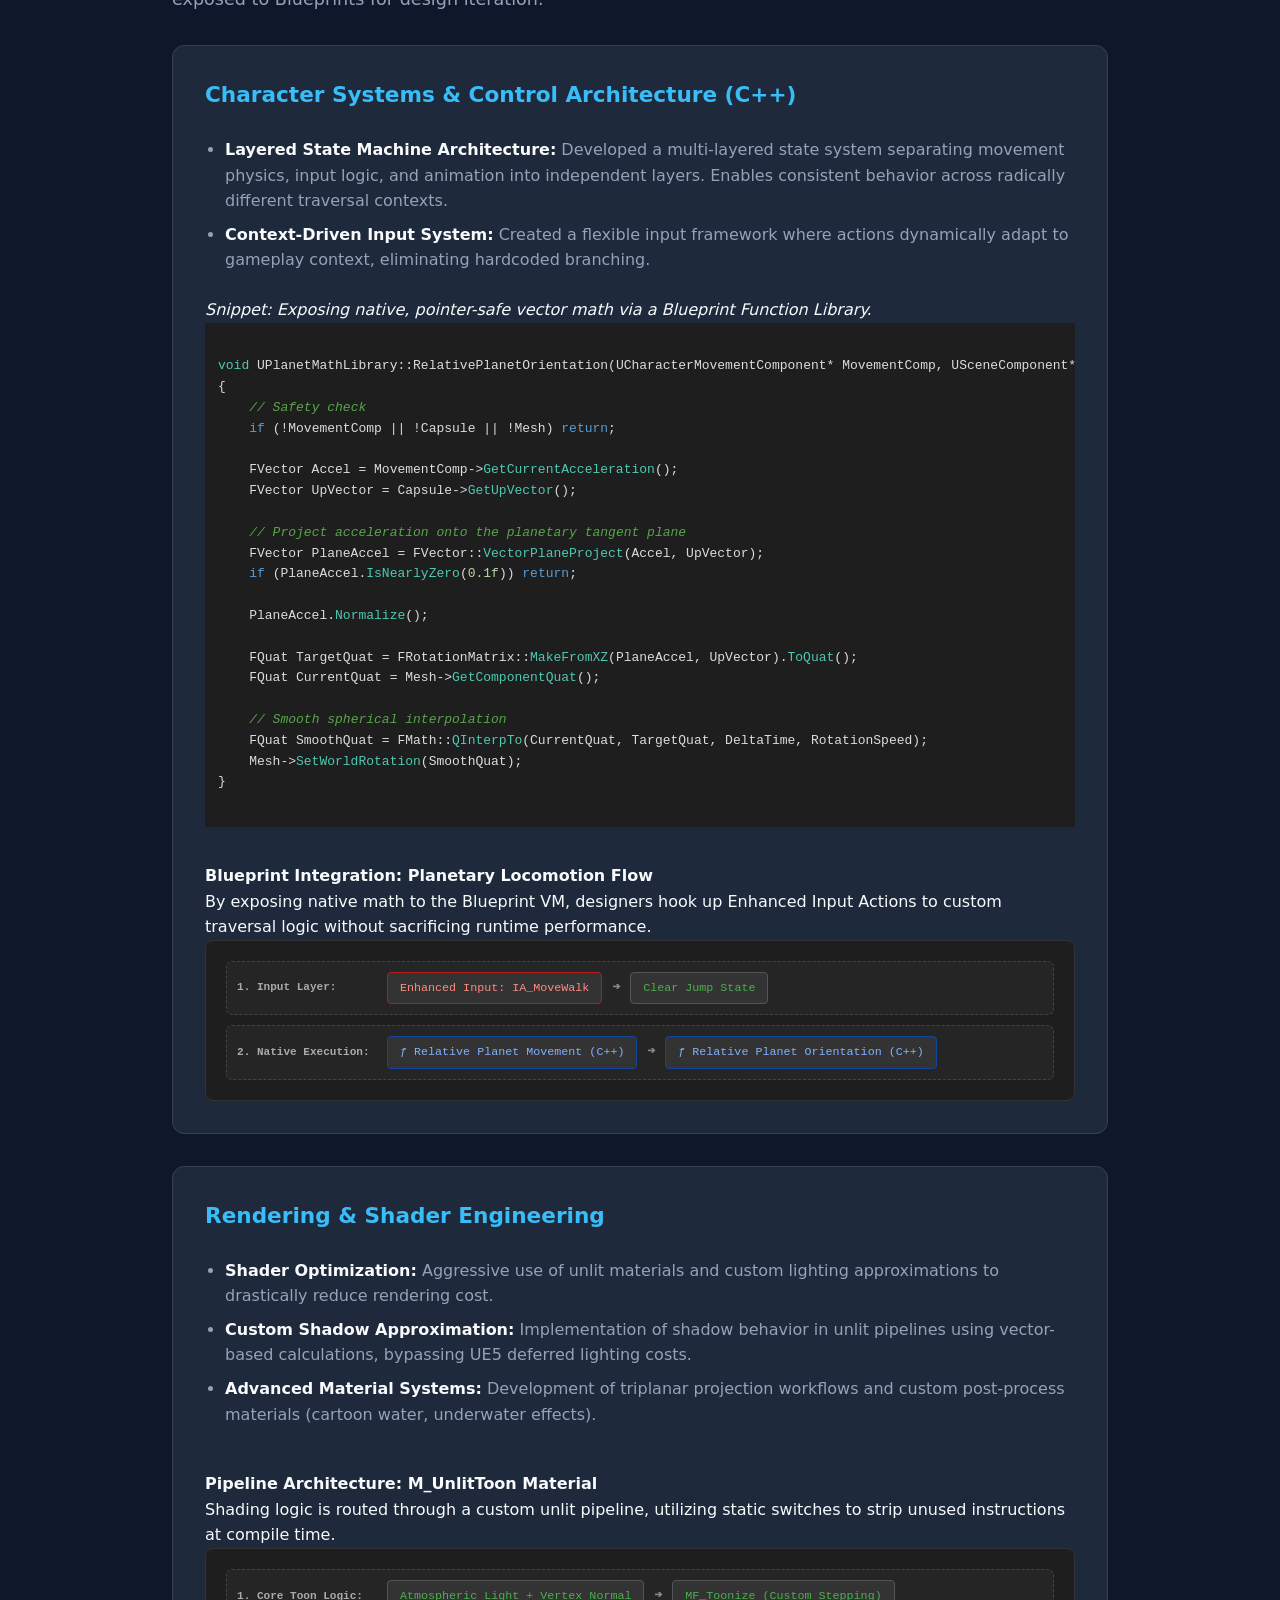
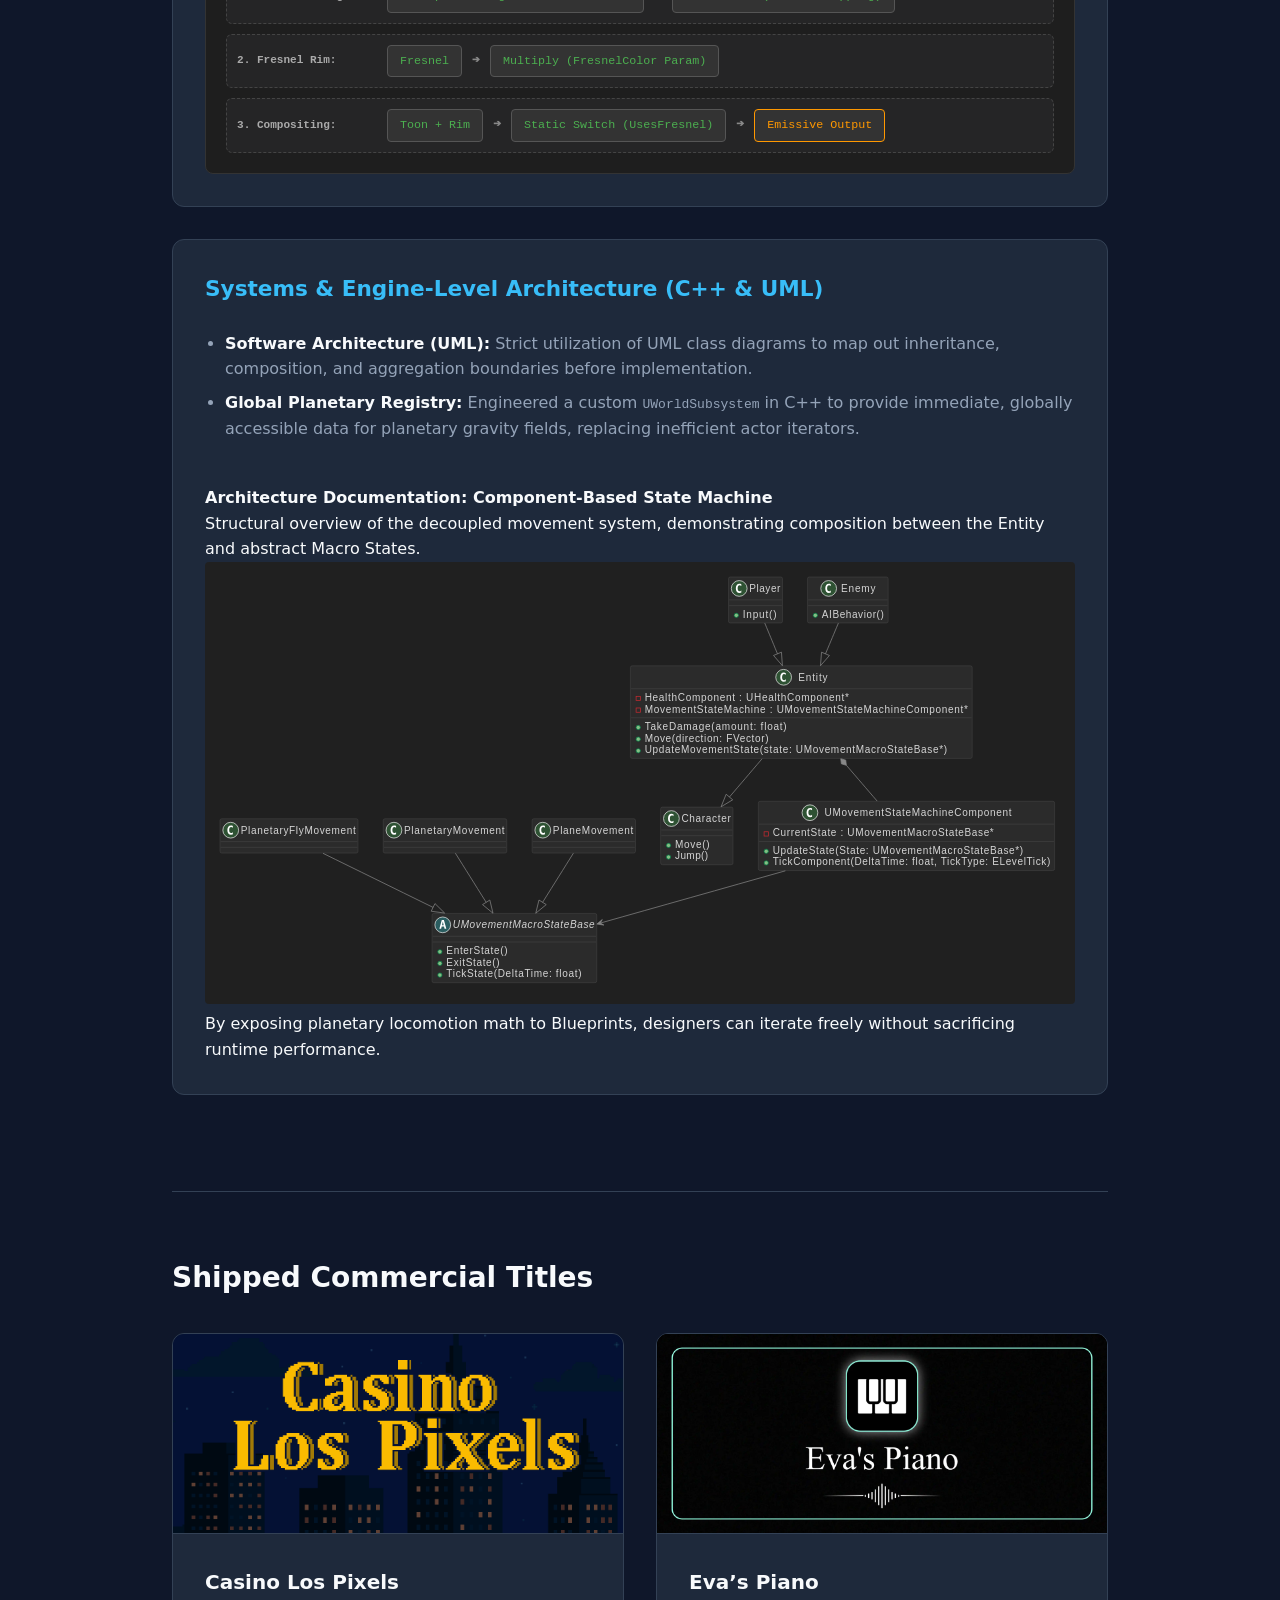
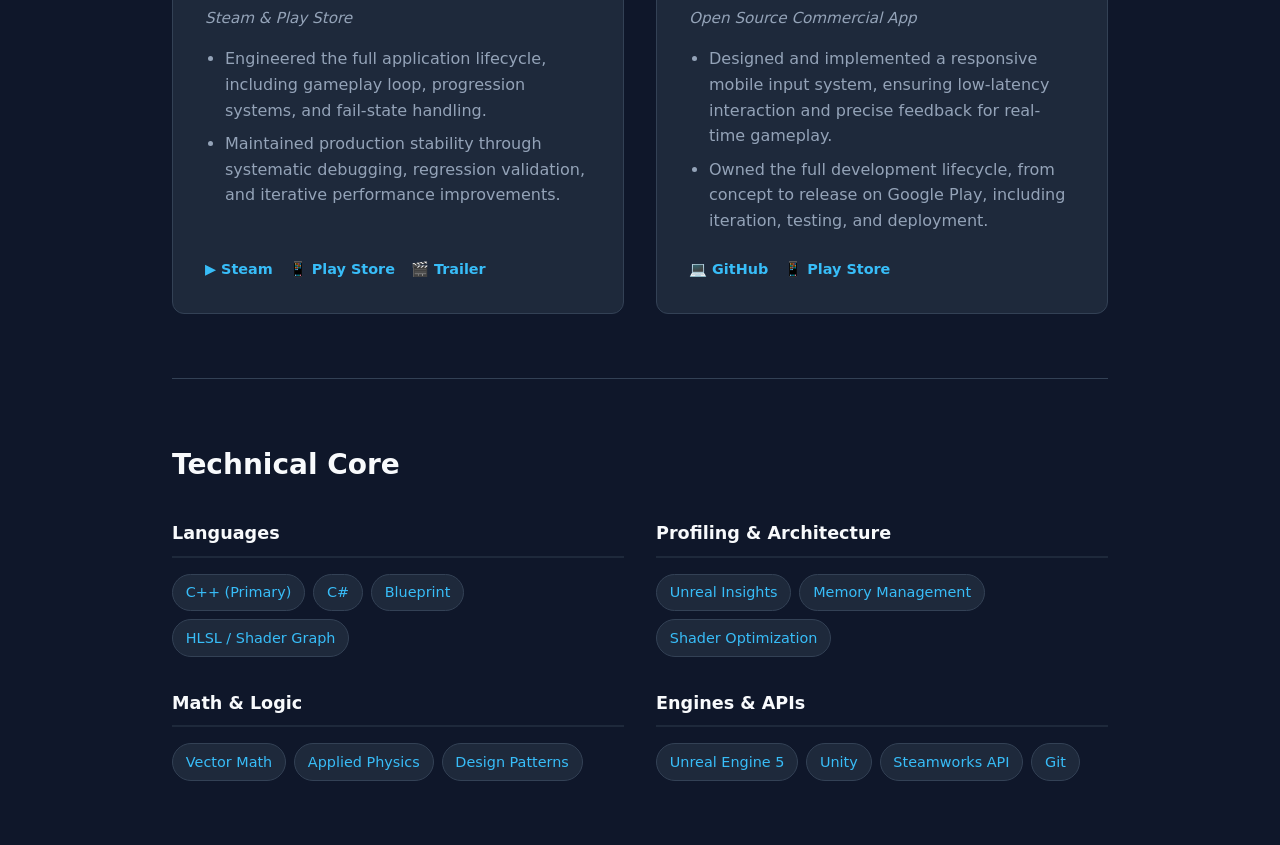
==== commit 8f2c21b4: "Update index.html" ====
--- a/index.html
+++ b/index.html
@@ -61,7 +61,7 @@
                     <h4 class="card__title">Experience</h4>
                     
                     <h5 class="card__subtitle experience-subtitle">Unreal Engine Programmer Intern — VREstudio</h5>
-                    <p class="experience-date">March 2026 - Present | Malaga, Spain</p>
+                    <p class="experience-date"> Malaga, Spain</p>
                     <ul>
                         <li>Engineered editor utilities and runtime management systems to dynamically activate/deactivate rendering and gameplay components, ensuring VR experiences consistently maintain 90 FPS across heavy scenes.</li>
                         <li>Optimized draw calls and GPU/CPU usage using <strong>Unreal Insights</strong>, implementing HISM and collapsing material IDs to remove 600+ excess draw calls per frame.</li>
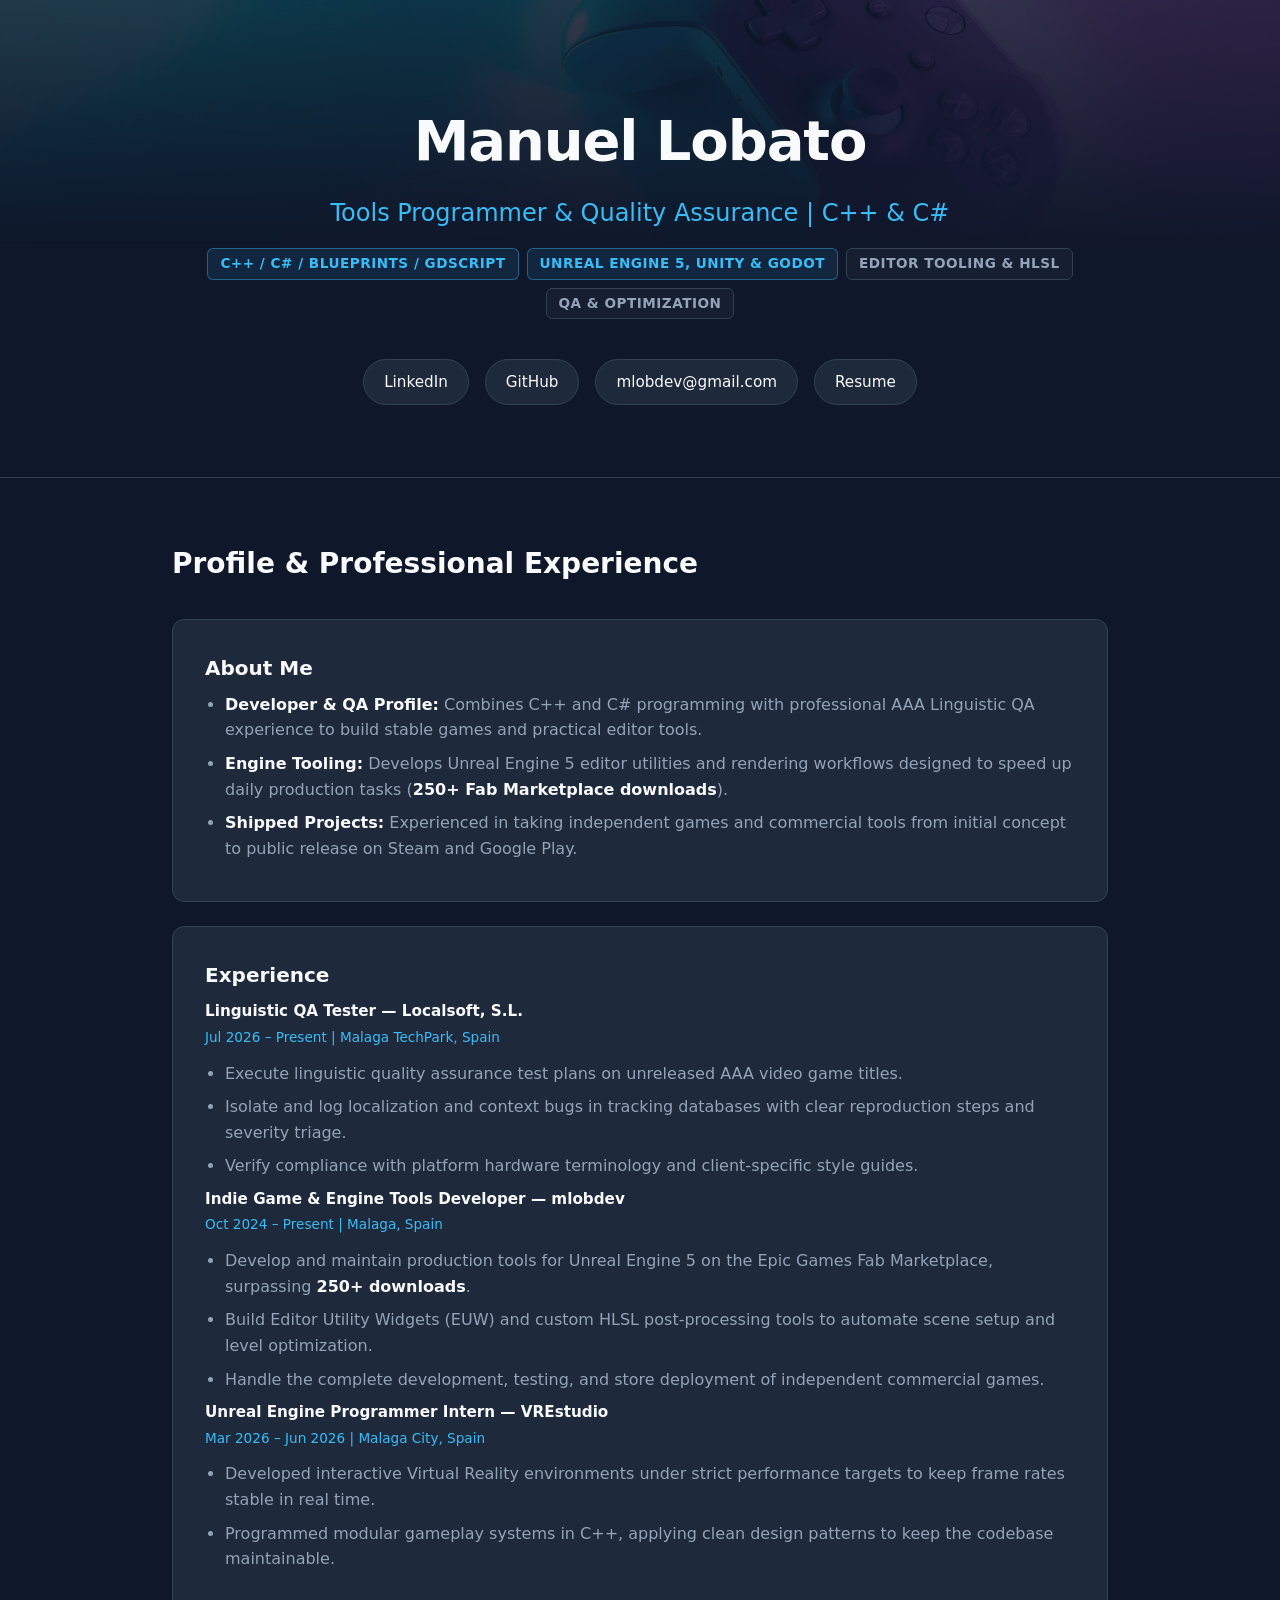
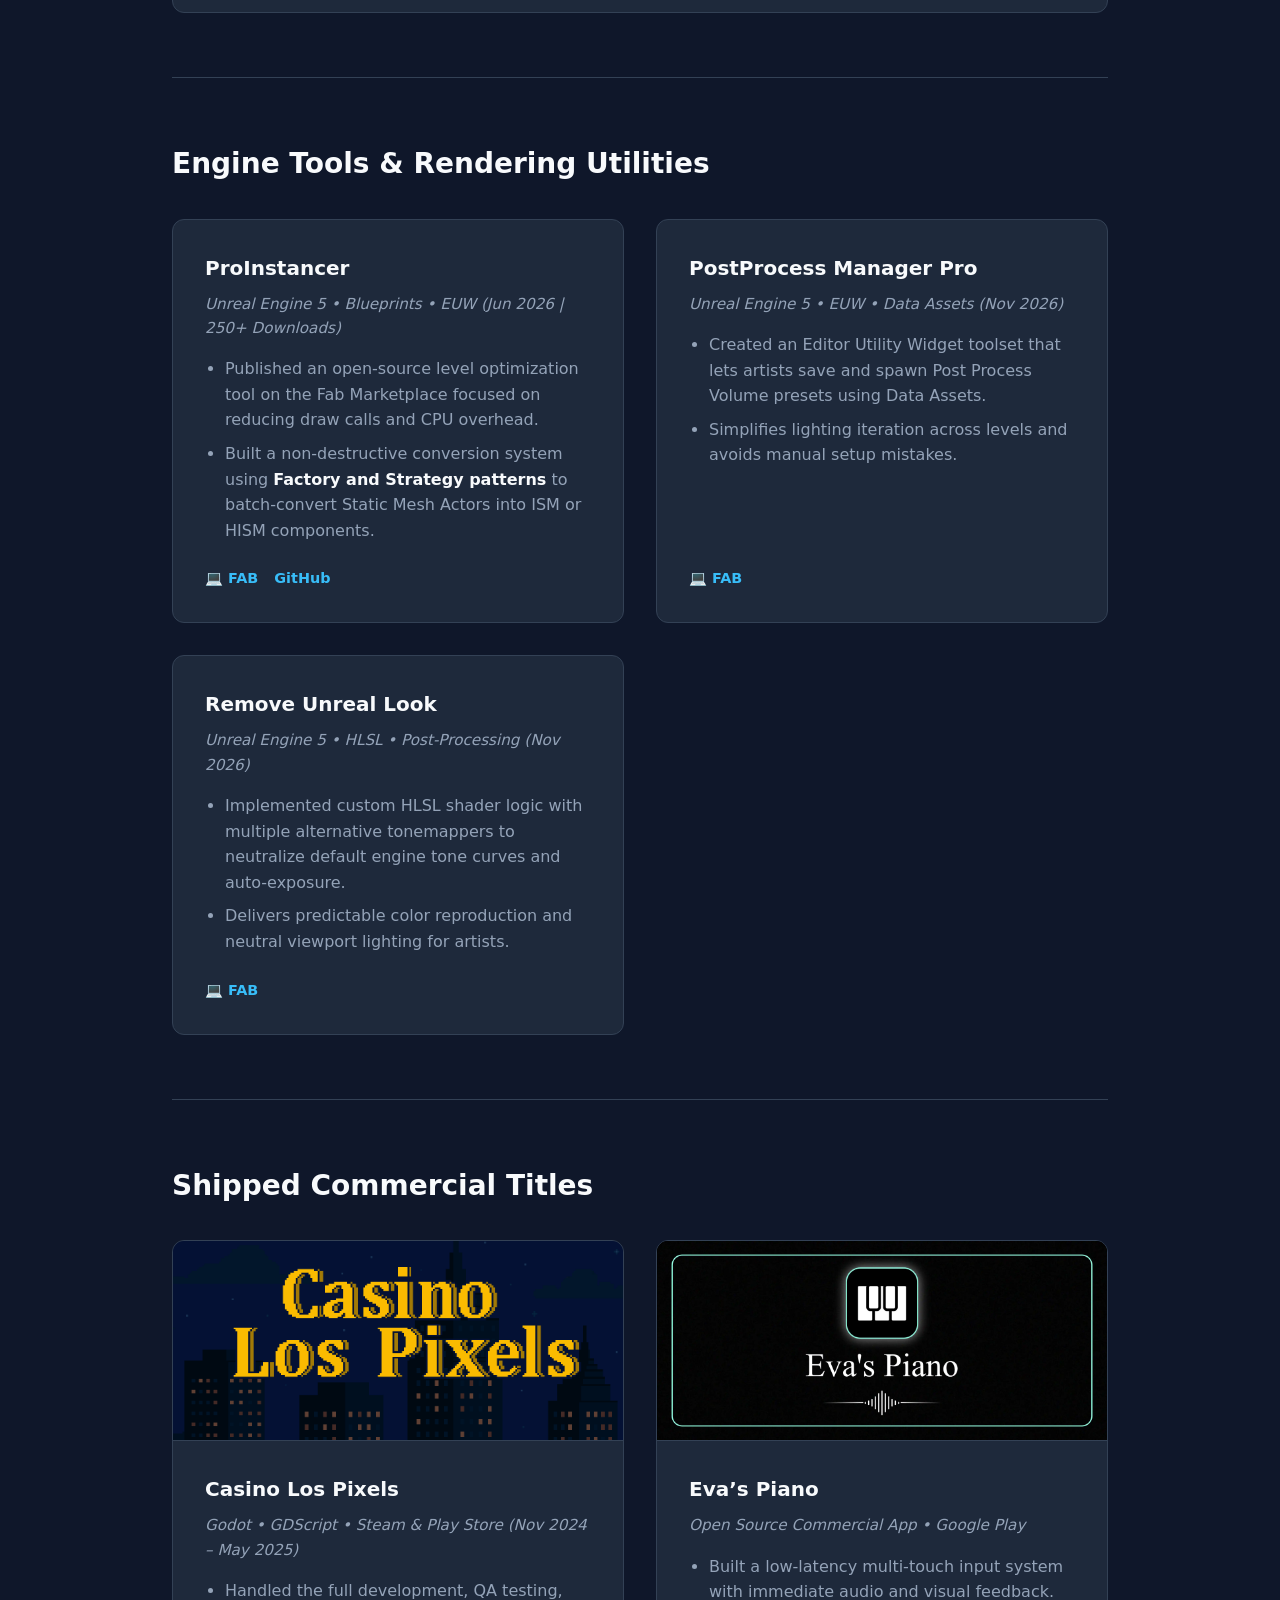
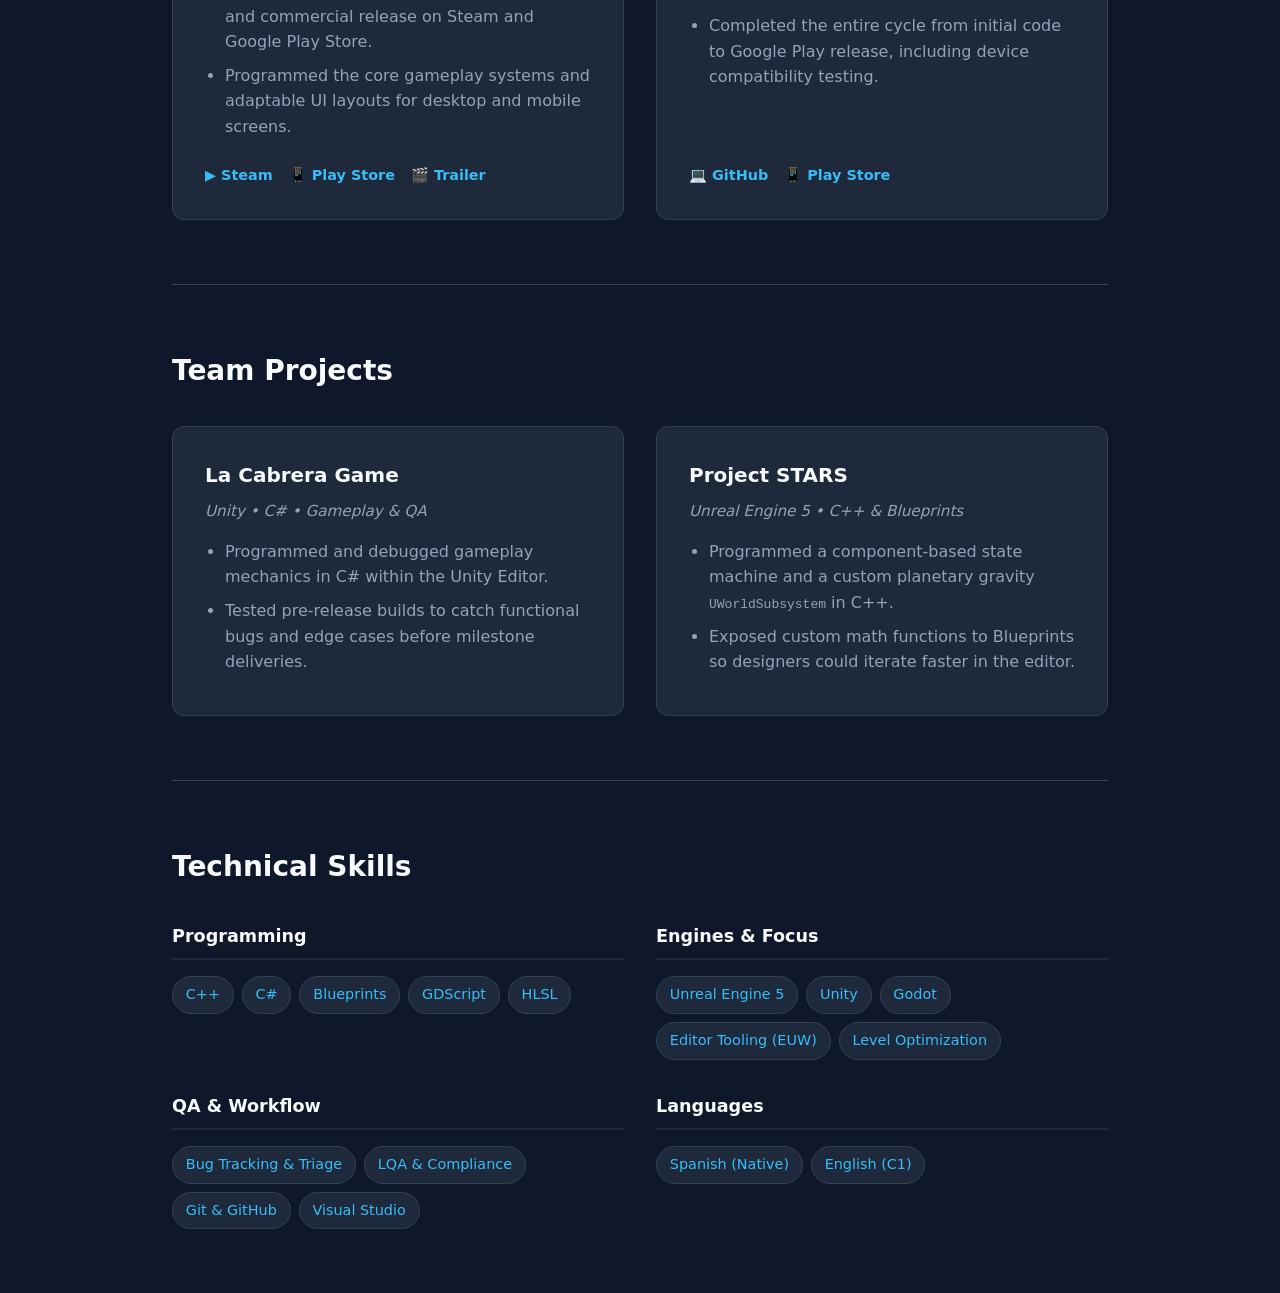
==== commit b0defc6a: "Updated after 6 months to add QA and Tooling" ====
--- a/index.html
+++ b/index.html
@@ -3,295 +3,268 @@
 <head>
     <meta charset="UTF-8">
     <meta name="viewport" content="width=device-width, initial-scale=1.0">
-    <title>Manuel Lobato — Technical Programmer</title>
+    <title>Manuel Lobato — Tools Programmer & QA | C++ & C#</title>
+    <meta name="description" content="Game Developer specializing in Engine Tooling (Unreal Engine 5, Unity), C++/C# programming, and Quality Assurance.">
+    
+    <!-- Open Graph / Link Previews -->
+    <meta property="og:type" content="website">
+    <meta property="og:title" content="Manuel Lobato — Tools Programmer & QA">
+    <meta property="og:description" content="Unreal Engine 5 & Unity Tooling, C++/C# Development & Quality Assurance.">
+    <meta property="og:image" content="assets/Controller.webp">
+
+    <!-- Favicons -->
     <link rel="apple-touch-icon" sizes="180x180" href="assets/favicons/apple-touch-icon.png">
     <link rel="icon" type="image/png" sizes="32x32" href="assets/favicons/favicon-32x32.png">
     <link rel="icon" type="image/png" sizes="16x16" href="assets/favicons/favicon-16x16.png">
     <link rel="manifest" href="assets/favicons/site.webmanifest">
+    
+    <!-- Styles -->
     <link rel="stylesheet" href="src/css/styles.css">
-    <link rel="stylesheet" href="src/css/vs2015.min.css">
 </head>
 <body>
 
     <header class="hero">
-        <img class="hero__cover" src="assets/Controller.webp" alt="Cover background">
+        <img class="hero__cover" src="assets/Controller.webp" alt="Cover background" fetchpriority="high">
         
         <div class="container hero__content">
             <h1 class="hero__title">Manuel Lobato</h1>
-            <h2 class="hero__subtitle">Technical Gameplay Programmer</h2>
+            <h2 class="hero__subtitle">Tools Programmer & Quality Assurance | C++ & C#</h2>
             <div class="hero__tech-stack">
-                <span class="hero-badge badge-primary">C++</span>
-                <span class="hero-badge badge-primary">Unreal Engine 5</span>
-                <span class="hero-badge badge-secondary">Systems Architecture</span>
-                <span class="hero-badge badge-secondary">VR Profiling & Optimization</span>
+                <span class="hero-badge badge-primary">C++ / C# / Blueprints / GDScript</span>
+                <span class="hero-badge badge-primary">Unreal Engine 5, Unity & Godot</span>
+                <span class="hero-badge badge-secondary">Editor Tooling & HLSL</span>
+                <span class="hero-badge badge-secondary">QA & Optimization</span>
             </div>
             <ul class="hero__links">
-                <li><a href="https://www.linkedin.com/in/mlobdev/" class="btn" target="_blank" rel="noopener">LinkedIn</a></li>
-                <li><a href="https://github.com/mlobdev/" class="btn" target="_blank" rel="noopener">GitHub</a></li>
+                <li><a href="https://www.linkedin.com/in/mlobdev/" class="btn" target="_blank" rel="noopener noreferrer">LinkedIn</a></li>
+                <li><a href="https://github.com/mlobdev/" class="btn" target="_blank" rel="noopener noreferrer">GitHub</a></li>
                 <li>
                     <a href="mailto:mlobdev@gmail.com" class="btn email-btn">
                         mlobdev@gmail.com
                         <span class="tooltip" id="email-tooltip">Copied!</span>
                     </a>
                 </li>
-                <li><a href="assets/CV_ManuelLobato.pdf" class="btn">Resume</a></li>
+                <li><a href="assets/CV_ManuelLobato.pdf" class="btn" target="_blank" rel="noopener noreferrer">Resume</a></li>
             </ul>
         </div>
     </header>
-    
 
     <main class="container">
 
-        <section class="section">
-            <h3 class="section__title">Profile & Engineering Experience</h3>
-            <div class="grid-2">
+        <!-- PROFILE & EXPERIENCE -->
+        <section class="section">
+            <h3 class="section__title">Profile & Professional Experience</h3>
+            
+            <!-- ABOUT ME -->
+            <article class="card" style="margin-bottom: 1.5rem;">
+                <h4 class="card__title">About Me</h4>
+                <ul>
+                    <li><strong>Developer & QA Profile:</strong> Combines C++ and C# programming with professional AAA Linguistic QA experience to build stable games and practical editor tools.</li>
+                    <li><strong>Engine Tooling:</strong> Develops Unreal Engine 5 editor utilities and rendering workflows designed to speed up daily production tasks (<strong>250+ Fab Marketplace downloads</strong>).</li>
+                    <li><strong>Shipped Projects:</strong> Experienced in taking independent games and commercial tools from initial concept to public release on Steam and Google Play.</li>
+                </ul>
+            </article>
+
+            <!-- EXPERIENCE -->
+            <article class="card">
+                <h4 class="card__title">Experience</h4>
+
+                <h5 class="card__subtitle experience-subtitle">Linguistic QA Tester — Localsoft, S.L.</h5>
+                <p class="experience-date">Jul 2026 – Present | Malaga TechPark, Spain</p>
+                <ul>
+                    <li>Execute linguistic quality assurance test plans on unreleased AAA video game titles.</li>
+                    <li>Isolate and log localization and context bugs in tracking databases with clear reproduction steps and severity triage.</li>
+                    <li>Verify compliance with platform hardware terminology and client-specific style guides.</li>
+                </ul>
+
+                <h5 class="card__subtitle experience-subtitle">Indie Game & Engine Tools Developer — mlobdev</h5>
+                <p class="experience-date">Oct 2024 – Present | Malaga, Spain</p>
+                <ul>
+                    <li>Develop and maintain production tools for Unreal Engine 5 on the Epic Games Fab Marketplace, surpassing <strong>250+ downloads</strong>.</li>
+                    <li>Build Editor Utility Widgets (EUW) and custom HLSL post-processing tools to automate scene setup and level optimization.</li>
+                    <li>Handle the complete development, testing, and store deployment of independent commercial games.</li>
+                </ul>
                 
-                <article class="card">
-                    <h4 class="card__title">About Me</h4>
-                    <ul>
-                        <li><strong>Technical Programmer:</strong> Focused on engine-level architecture, memory management, and performance-first gameplay systems.</li>
-                        <li><strong>Engineering Mindset:</strong> Applies UML, design patterns, and modular system design to produce scalable, maintainable gameplay systems.</li>
-                        <li><strong>VR & Optimization:</strong> Designs modular post-processing and content activation pipelines, ensuring high-performance VR experiences across complex scenes.</li>
-                        <li><strong>Problem Solver:</strong> Passionate about identifying bottlenecks and implementing robust solutions, bridging C++ systems with designer-friendly Blueprints.</li>
-                        <li><strong>Shipped Titles:</strong> Contributed to commercial releases, handling core architecture, platform integrations, and gameplay system design.</li>
-                    </ul>
-                </article>
-
-                <article class="card">
-                    <h4 class="card__title">Experience</h4>
-                    
-                    <h5 class="card__subtitle experience-subtitle">Unreal Engine Programmer Intern — VREstudio</h5>
-                    <p class="experience-date"> Malaga, Spain</p>
-                    <ul>
-                        <li>Engineered editor utilities and runtime management systems to dynamically activate/deactivate rendering and gameplay components, ensuring VR experiences consistently maintain 90 FPS across heavy scenes.</li>
-                        <li>Optimized draw calls and GPU/CPU usage using <strong>Unreal Insights</strong>, implementing HISM and collapsing material IDs to remove 600+ excess draw calls per frame.</li>
-                        <li>Developed modular post-processing and content activation pipelines that scale across multiple VR environments, enabling designers to iterate quickly without performance loss.</li>
-                    </ul>
-
-                    <h5 class="card__subtitle experience-subtitle">Unity Gameplay Programmer Intern — BeByte</h5>
-                    <p class="experience-date">April 2025 - May 2025 | Malaga, Spain</p>
-                    <ul>
-                        <li>Engineered core C# mechanics using dependency injection and Observer patterns.</li>
-                    </ul>
-                </article>
-
-            </div>
-        </section>
-
-        <section class="section">
-            <h2 class="section__title">Engineering Deep Dive: Project STARS (UE5)</h2>
-            <p class="rd-intro">
-                STARS is an ongoing 3D Hack and Slash project focused on solving complex gameplay, rendering, and performance challenges in a mixed-gravity planetary environment. Core systems are written in C++ and exposed to Blueprints for design iteration.
-            </p>
-
-            <article class="tech-feature card">
-                <h3 class="tech-feature__title">Character Systems & Control Architecture (C++)</h3>
-                <div class="tech-feature__content">
-                    <ul>
-                        <li><strong>Layered State Machine Architecture:</strong> Developed a multi-layered state system separating movement physics, input logic, and animation into independent layers. Enables consistent behavior across radically different traversal contexts.</li>
-                        <li><strong>Context-Driven Input System:</strong> Created a flexible input framework where actions dynamically adapt to gameplay context, eliminating hardcoded branching.</li>
-                    </ul>
-                    
-                    <div class="code-snippet-container">
-                        <p><em>Snippet: Exposing native, pointer-safe vector math via a Blueprint Function Library.</em></p>
-                        <pre><code class="language-cpp">
-void UPlanetMathLibrary::RelativePlanetOrientation(UCharacterMovementComponent* MovementComp, USceneComponent* Capsule, USceneComponent* Mesh, float DeltaTime, float RotationSpeed)
-{
-    // Safety check
-    if (!MovementComp || !Capsule || !Mesh) return;
-
-    FVector Accel = MovementComp->GetCurrentAcceleration();
-    FVector UpVector = Capsule->GetUpVector();
-
-    // Project acceleration onto the planetary tangent plane
-    FVector PlaneAccel = FVector::VectorPlaneProject(Accel, UpVector);
-    if (PlaneAccel.IsNearlyZero(0.1f)) return;
-
-    PlaneAccel.Normalize();
-    
-    FQuat TargetQuat = FRotationMatrix::MakeFromXZ(PlaneAccel, UpVector).ToQuat();
-    FQuat CurrentQuat = Mesh->GetComponentQuat();
-    
-    // Smooth spherical interpolation
-    FQuat SmoothQuat = FMath::QInterpTo(CurrentQuat, TargetQuat, DeltaTime, RotationSpeed);
-    Mesh->SetWorldRotation(SmoothQuat);
-}
-                        </code></pre>
-                    </div>
-
-                    <div class="technical-case-study" style="margin-top: 20px;">
-                        <p><strong>Blueprint Integration: Planetary Locomotion Flow</strong><br>
-                        By exposing native math to the Blueprint VM, designers hook up Enhanced Input Actions to custom traversal logic without sacrificing runtime performance.</p>
-                        
-                        <div class="node-pipeline">
-                            <div class="node-flow">
-                                <span class="node-label">1. Input Layer:</span>
-                                <div class="node" style="border-color: #b71c1c; color: #ff8a80;">Enhanced Input: IA_MoveWalk</div>
-                                <div class="node-arrow">➔</div>
-                                <div class="node">Clear Jump State</div>
-                            </div>
-                            <div class="node-flow">
-                                <span class="node-label">2. Native Execution:</span>
-                                <div class="node" style="border-color: #0d47a1; color: #82b1ff;">ƒ Relative Planet Movement (C++)</div>
-                                <div class="node-arrow">➔</div>
-                                <div class="node" style="border-color: #0d47a1; color: #82b1ff;">ƒ Relative Planet Orientation (C++)</div>
-                            </div>
-                        </div>
-                    </div>
-                </div>
+                <h5 class="card__subtitle experience-subtitle">Unreal Engine Programmer Intern — VREstudio</h5>
+                <p class="experience-date">Mar 2026 – Jun 2026 | Malaga City, Spain</p>
+                <ul>
+                    <li>Developed interactive Virtual Reality environments under strict performance targets to keep frame rates stable in real time.</li>
+                    <li>Programmed modular gameplay systems in C++, applying clean design patterns to keep the codebase maintainable.</li>
+                </ul>
             </article>
-
-            <article class="tech-feature card">
-                <h3 class="tech-feature__title">Rendering & Shader Engineering</h3>
-                <div class="tech-feature__content">
-                    <ul>
-                        <li><strong>Shader Optimization:</strong> Aggressive use of unlit materials and custom lighting approximations to drastically reduce rendering cost.</li>
-                        <li><strong>Custom Shadow Approximation:</strong> Implementation of shadow behavior in unlit pipelines using vector-based calculations, bypassing UE5 deferred lighting costs.</li>
-                        <li><strong>Advanced Material Systems:</strong> Development of triplanar projection workflows and custom post-process materials (cartoon water, underwater effects).</li>
-                    </ul>
-
-                    <div class="technical-case-study" style="margin-top: 20px;">
-                        <p><strong>Pipeline Architecture: M_UnlitToon Material</strong><br>
-                        Shading logic is routed through a custom unlit pipeline, utilizing static switches to strip unused instructions at compile time.</p>
-                        
-                        <div class="node-pipeline">
-                            <div class="node-flow">
-                                <span class="node-label">1. Core Toon Logic:</span>
-                                <div class="node">Atmospheric Light + Vertex Normal</div>
-                                <div class="node-arrow">➔</div>
-                                <div class="node">MF_Toonize (Custom Stepping)</div>
-                            </div>
-                            <div class="node-flow">
-                                <span class="node-label">2. Fresnel Rim:</span>
-                                <div class="node">Fresnel</div>
-                                <div class="node-arrow">➔</div>
-                                <div class="node">Multiply (FresnelColor Param)</div>
-                            </div>
-                            <div class="node-flow">
-                                <span class="node-label">3. Compositing:</span>
-                                <div class="node">Toon + Rim</div>
-                                <div class="node-arrow">➔</div>
-                                <div class="node">Static Switch (UsesFresnel)</div>
-                                <div class="node-arrow">➔</div>
-                                <div class="node output-node">Emissive Output</div>
-                            </div>
-                        </div>
-                    </div>
-                </div>
-            </article>
-
-            <article class="tech-feature card">
-                <h3 class="tech-feature__title">Systems & Engine-Level Architecture (C++ & UML)</h3>
-                <div class="tech-feature__content">
-                    <ul>
-                        <li><strong>Software Architecture (UML):</strong> Strict utilization of UML class diagrams to map out inheritance, composition, and aggregation boundaries before implementation.</li>
-                        <li><strong>Global Planetary Registry:</strong> Engineered a custom <code>UWorldSubsystem</code> in C++ to provide immediate, globally accessible data for planetary gravity fields, replacing inefficient actor iterators.</li>
-                    </ul>
-                    
-                    <div class="technical-case-study" style="margin-top: 20px;">
-                        <p><strong>Architecture Documentation: Component-Based State Machine</strong><br>
-                        Structural overview of the decoupled movement system, demonstrating composition between the Entity and abstract Macro States.</p>
-                        <object 
-                            type="image/svg+xml" 
-                            data="assets/PlayerClassDiagramUML.svg" 
-                            style="max-width: 100%; height: auto; border-radius: 4px; background-color: #202020; padding: 10px; box-sizing: border-box;">
-                        </object>
-                        <!-- https://img.plantuml.biz/plantuml/dsvg/[base64] -->
-                        <p>By exposing planetary locomotion math to Blueprints, designers can iterate freely without sacrificing runtime performance.</p>
-                    </div>
-                </div>
-            </article>
-        </section>
-
+        </section>
+
+        <!-- ENGINE TOOLS & RENDERING UTILITIES -->
+        <section class="section">
+            <h3 class="section__title">Engine Tools & Rendering Utilities</h3>
+            <div class="grid-2">
+
+                <article class="card project-card">
+                    <div class="project-card__content">
+                        <h4 class="card__title">ProInstancer</h4>
+                        <p class="card__subtitle">Unreal Engine 5 • Blueprints • EUW (Jun 2026 | 250+ Downloads)</p>
+                        <ul>
+                            <li>Published an open-source level optimization tool on the Fab Marketplace focused on reducing draw calls and CPU overhead.</li>
+                            <li>Built a non-destructive conversion system using <strong>Factory and Strategy patterns</strong> to batch-convert Static Mesh Actors into ISM or HISM components.</li>
+                        </ul>
+                        <div class="project-card__links">
+                            <a href="https://fab.com/s/6b90b852dc68" class="project-link" target="_blank" rel="noopener noreferrer">💻 FAB</a>
+                            <a href="https://github.com/mlobdev/ProInstancer" class="project-link" target="_blank" rel="noopener noreferrer">GitHub</a>
+                        </div>
+                    </div>
+                </article>
+
+                <article class="card project-card">
+                    <div class="project-card__content">
+                        <h4 class="card__title">PostProcess Manager Pro</h4>
+                        <p class="card__subtitle">Unreal Engine 5 • EUW • Data Assets (Nov 2026)</p>
+                        <ul>
+                            <li>Created an Editor Utility Widget toolset that lets artists save and spawn Post Process Volume presets using Data Assets.</li>
+                            <li>Simplifies lighting iteration across levels and avoids manual setup mistakes.</li>
+                        </ul>
+                        <div class="project-card__links">
+                            <a href="https://fab.com/s/6fd308d072fd" class="project-link" target="_blank" rel="noopener noreferrer">💻 FAB</a>
+                        </div>
+                    </div>
+                </article>
+
+                <article class="card project-card">
+                    <div class="project-card__content">
+                        <h4 class="card__title">Remove Unreal Look</h4>
+                        <p class="card__subtitle">Unreal Engine 5 • HLSL • Post-Processing (Nov 2026)</p>
+                        <ul>
+                            <li>Implemented custom HLSL shader logic with multiple alternative tonemappers to neutralize default engine tone curves and auto-exposure.</li>
+                            <li>Delivers predictable color reproduction and neutral viewport lighting for artists.</li>
+                        </ul>
+                        <div class="project-card__links">
+                            <a href="https://fab.com/s/8700d45badef" class="project-link" target="_blank" rel="noopener noreferrer">💻 FAB</a>
+                        </div>
+                    </div>
+                </article>
+
+            </div>
+        </section>
+
+        <!-- SHIPPED COMMERCIAL TITLES -->
         <section class="section">
             <h3 class="section__title">Shipped Commercial Titles</h3>
             <div class="grid-2">
                 
                 <article class="card project-card">
-                    <img src="assets/maincapsule.png" alt="Casino Los Pixels Capsule" class="project-card__image" id="casino-capsule-img">
+                    <img src="assets/maincapsule.png" alt="Casino Los Pixels Capsule" class="project-card__image" id="casino-capsule-img" loading="lazy">
                     <div class="project-card__content">
                         <h4 class="card__title">Casino Los Pixels</h4>
-                        <p class="card__subtitle">Steam & Play Store</p>
-                        <ul>
-                            <li>Engineered the full application lifecycle, including gameplay loop, progression systems, and fail-state handling.</li>
-                            <li>Maintained production stability through systematic debugging, regression validation, and iterative performance improvements.</li>
-                        </ul>
-                        <div class="project-card__links">
-                            <a href="https://store.steampowered.com/app/4001680/Casino_Los_Pixels/" class="project-link" target="_blank" rel="noopener">▶ Steam</a>
-                            <a href="https://play.google.com/store/apps/details?id=com.mlobdev.casinolospixels" class="project-link" target="_blank" rel="noopener">📱 Play Store</a>
-                            <a href="https://youtu.be/qBpgwI6kkfw?si=zA_5VcNX5MkhN8mH" class="project-link" target="_blank" rel="noopener">🎬 Trailer</a>
-                        </div>
-                    </div>
-                </article>
-
-                <article class="card project-card">
-                    <img src="assets/EvasPiano.webp" alt="Eva's Piano Img" class="project-card__image project-card__image--top">
+                        <p class="card__subtitle">Godot • GDScript • Steam & Play Store (Nov 2024 – May 2025)</p>
+                        <ul>
+                            <li>Handled the full development, QA testing, and commercial release on Steam and Google Play Store.</li>
+                            <li>Programmed the core gameplay systems and adaptable UI layouts for desktop and mobile screens.</li>
+                        </ul>
+                        <div class="project-card__links">
+                            <a href="https://store.steampowered.com/app/4001680/Casino_Los_Pixels/" class="project-link" target="_blank" rel="noopener noreferrer">▶ Steam</a>
+                            <a href="https://play.google.com/store/apps/details?id=com.mlobdev.casinolospixels" class="project-link" target="_blank" rel="noopener noreferrer">📱 Play Store</a>
+                            <a href="https://youtu.be/qBpgwI6kkfw?si=zA_5VcNX5MkhN8mH" class="project-link" target="_blank" rel="noopener noreferrer">🎬 Trailer</a>
+                        </div>
+                    </div>
+                </article>
+
+                <article class="card project-card">
+                    <img src="assets/EvasPiano.webp" alt="Eva's Piano Cover" class="project-card__image project-card__image--top" loading="lazy">
                     <div class="project-card__content">
                         <h4 class="card__title">Eva’s Piano</h4>
-                        <p class="card__subtitle">Open Source Commercial App</p>
-                        <ul>
-                            <li>Designed and implemented a responsive mobile input system, ensuring low-latency interaction and precise feedback for real-time gameplay.</li>
-                            <li>Owned the full development lifecycle, from concept to release on Google Play, including iteration, testing, and deployment.</li>
-                        </ul>
-                        <div class="project-card__links">
-                            <a href="https://github.com/mlobdev/eva-s-piano" class="project-link" target="_blank" rel="noopener">💻 GitHub</a>
-                            <a href="https://play.google.com/store/apps/details?id=com.mlobdev.evaspiano" class="project-link" target="_blank" rel="noopener">📱 Play Store</a>
-                        </div>
-                    </div>
-                </article>
-
-            </div>
-        </section>
-
+                        <p class="card__subtitle">Open Source Commercial App • Google Play</p>
+                        <ul>
+                            <li>Built a low-latency multi-touch input system with immediate audio and visual feedback.</li>
+                            <li>Completed the entire cycle from initial code to Google Play release, including device compatibility testing.</li>
+                        </ul>
+                        <div class="project-card__links">
+                            <a href="https://github.com/mlobdev/eva-s-piano" class="project-link" target="_blank" rel="noopener noreferrer">💻 GitHub</a>
+                            <a href="https://play.google.com/store/apps/details?id=com.mlobdev.evaspiano" class="project-link" target="_blank" rel="noopener noreferrer">📱 Play Store</a>
+                        </div>
+                    </div>
+                </article>
+
+            </div>
+        </section>
+
+        <!-- TEAM PROJECTS -->
+        <section class="section">
+            <h3 class="section__title">Team Projects</h3>
+            <div class="grid-2">
+
+                <article class="card project-card">
+                    <div class="project-card__content">
+                        <h4 class="card__title">La Cabrera Game</h4>
+                        <p class="card__subtitle">Unity • C# • Gameplay & QA</p>
+                        <ul>
+                            <li>Programmed and debugged gameplay mechanics in C# within the Unity Editor.</li>
+                            <li>Tested pre-release builds to catch functional bugs and edge cases before milestone deliveries.</li>
+                        </ul>
+                    </div>
+                </article>
+
+                <article class="card project-card">
+                    <div class="project-card__content">
+                        <h4 class="card__title">Project STARS</h4>
+                        <p class="card__subtitle">Unreal Engine 5 • C++ & Blueprints</p>
+                        <ul>
+                            <li>Programmed a component-based state machine and a custom planetary gravity <code>UWorldSubsystem</code> in C++.</li>
+                            <li>Exposed custom math functions to Blueprints so designers could iterate faster in the editor.</li>
+                        </ul>
+                    </div>
+                </article>
+
+            </div>
+        </section>
+
+        <!-- TECHNICAL SKILLS -->
         <section class="section section--no-border">
-            <h3 class="section__title">Technical Core</h3>
-            <div class="grid-2">
-                
-                <div class="skill-group">
-                    <h4>Languages</h4>
-                    <div class="skill-tags">
-                        <span class="tag">C++ (Primary)</span>
+            <h3 class="section__title">Technical Skills</h3>
+            
+            <div class="grid-2">
+                <div class="skill-group">
+                    <h4>Programming</h4>
+                    <div class="skill-tags">
+                        <span class="tag">C++</span>
                         <span class="tag">C#</span>
-                        <span class="tag">Blueprint</span>
-                        <span class="tag">HLSL / Shader Graph</span>
-                    </div>
-                </div>
-
-                <div class="skill-group">
-                    <h4>Profiling & Architecture</h4>
-                    <div class="skill-tags">
-                        <span class="tag">Unreal Insights</span>
-                        <span class="tag">Memory Management</span>
-                        <span class="tag">Shader Optimization</span>
-                    </div>
-                </div>
-
-                <div class="skill-group">
-                    <h4>Math & Logic</h4>
-                    <div class="skill-tags">
-                        <span class="tag">Vector Math </span>
-                        <span class="tag">Applied Physics </span>
-                        <span class="tag">Design Patterns</span>
-                    </div>
-                </div>
-
-                <div class="skill-group">
-                    <h4>Engines & APIs</h4>
+                        <span class="tag">Blueprints</span>
+                        <span class="tag">GDScript</span>
+                        <span class="tag">HLSL</span>
+                    </div>
+                </div>
+
+                <div class="skill-group">
+                    <h4>Engines & Focus</h4>
                     <div class="skill-tags">
                         <span class="tag">Unreal Engine 5</span>
                         <span class="tag">Unity</span>
-                        <span class="tag">Steamworks API</span>
-                        <span class="tag">Git</span>
-                    </div>
-                </div>
-
+                        <span class="tag">Godot</span>
+                        <span class="tag">Editor Tooling (EUW)</span>
+                        <span class="tag">Level Optimization</span>
+                    </div>
+                </div>
+
+                <div class="skill-group">
+                    <h4>QA & Workflow</h4>
+                    <div class="skill-tags">
+                        <span class="tag">Bug Tracking & Triage</span>
+                        <span class="tag">LQA & Compliance</span>
+                        <span class="tag">Git & GitHub</span>
+                        <span class="tag">Visual Studio</span>
+                    </div>
+                </div>
+
+                <div class="skill-group">
+                    <h4>Languages</h4>
+                    <div class="skill-tags">
+                        <span class="tag">Spanish (Native)</span>
+                        <span class="tag">English (C1)</span>
+                    </div>
+                </div>
             </div>
         </section>
 
     </main>
-    <script src="src/js/highlight.min.js"></script>
-    <script src="src/js/cpp.min.js"></script>
+
     <script src="src/js/main.js"></script>
-    <script>hljs.highlightAll();</script>
 </body>
-</html>
+</html>
